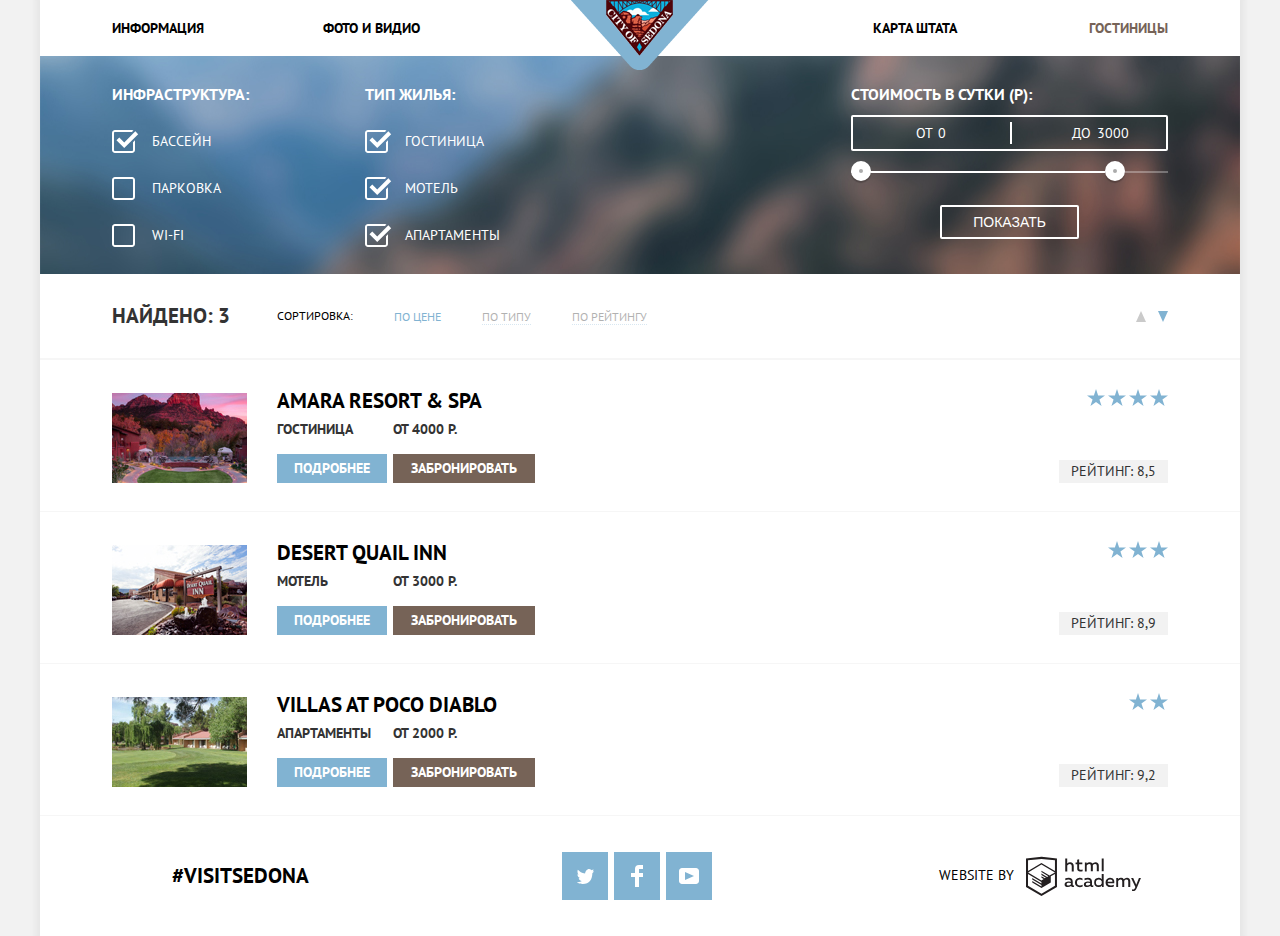
==== hotels.html @ bd8ce4d0 "Декоративные элементы" ====
<!DOCTYPE html>
<html lang="ru">
<head>
  <meta charset="utf-8">
  <title>Sedona - hotel page.</title>
  <link href="https://fonts.googleapis.com/css?family=PT+Sans:400,700&amp;subset=cyrillic" rel="stylesheet">
  <link rel="stylesheet" href="css/normalize.css">
  <link rel="stylesheet" href="css/style.css">
</head>
<body>
  <div class="container">
  
<!-- Шапка сайта. Навигация. -->
   
    <header class="main-header">
      <nav class="head-navigation">
        <ul class="navigation-list">
          <li class="navigation-item"><a href="#">Информация</a></li>
          <li class="navigation-item"><a href="#">Фото и видио</a></li>
          <li class="navigation-item"><a href="#">Карта штата</a></li>
          <li class="navigation-item opened"><a>Гостиницы</a></li>
        </ul>
        <a class="header-logo" href="index.html"><img src="img/logo-sedona.png" width="138px" height="70px" alt="Logo Sedona"></a>
      </nav>
    </header>
    
<!-- Основной блок. Секция фильтров. -->
    <main class="main-content">
      <div class="hotels-background">
        <section class="filters">
          <h2 class="visually-hidden">Фильтры гостиниц</h2>
          <form action="https://echo.htmlacademy.ru" method="get" class="filter">

        <!-- Фильтр №1. Инфраструктура.  -->

            <fieldset class="filter-section">
              <legend >Инфраструктура:</legend>
              <ul class="filter-list">
                <li class="filter-item pool">
                  <input type="checkbox" name="pool" id="pool" class="visually-hidden filter-input" checked>
                  <label for="pool">Бассейн</label>
                </li>
                <li class="filter-item">
                  <input type="checkbox" name="parking" id="parking" class="visually-hidden filter-input" >
                  <label for="parking">Парковка</label>
                </li>
                <li class="filter-item">
                  <input type="checkbox" name="wifi" id="wifi" class="visually-hidden filter-input">
                  <label for="wifi">Wi-fi</label>
                </li>
              </ul>
            </fieldset>
            
            <!-- Фильтр №2. Тип жилья.  -->
            
            <fieldset class="filter-section">
              <legend>Тип жилья:</legend>
              <ul class="filter-list">
                <li class="filter-item">
                  <input type="checkbox" name="hotel" id="hotel" class="visually-hidden filter-input" checked>
                  <label for="hotel">Гостиница</label>
                </li>
                <li class="filter-item">
                  <input type="checkbox" name="motel" id="motel" class="visually-hidden filter-input" checked>
                  <label for="motel">Мотель</label>
                </li>
                <li class="filter-item">
                  <input type="checkbox" name="apartments" id="apartments" class="visually-hidden filter-input" checked>
                  <label for="apartments">Апартаменты</label>
                </li>
              </ul>
            </fieldset>
            
            <!-- Фильтр №3. Стоимость.  -->
            
            <fieldset class="filter-section filter-range">
              <legend>Стоимость в сутки (Р):</legend>
              <div class="price-controls">
                  <label class="min-price" for="lower-cost">от <input type="text" name="lower-cost" id="lower-cost" placeholder="0">
                  </label>
                  <label class="max-price" for="higher-cost">до <input type="text" name="higher-cost" id="higher-cost" placeholder="3000"></label>
              </div>
              <div class="range-controls">
                <div class="scale">
                  <div class="bar"></div>
                </div>
                <div class="range-toggle range-toggle-min"></div>
                <div class="range-toggle range-toggle-max"></div>
              </div>
              <button type="submit" class="filter-button button">Показать</button>
            </fieldset>
          </form>
        </section>
      </div>
        
  <!-- Основной блок. Секция результаты. Фильтр результатов. --> 
       
      <section class="results">
        <h2 class="visually-hidden">Фильтр результатов</h2>
        <div class="results-filter">
          <form action="https://echo.htmlacademy.ru" method="get" class="result-form">
            <legend>Найдено: 3</legend>
            <ul class="result-list">
              <p>сортировка:</p>
              <li class="result-option checked">
                <a class="price-link " href="#">По цене</a>
              </li>
              <li class="result-option">
                <a href="#" class="type-link">По типу</a>
              </li>
              <li class="result-option">
                <a href="#" class="rating-link">По рейтингу</a>
              </li>
            </ul>
            <ul class="result-list-star">
              <li class="arrow-option">
                <a class="arrow arrow-up" href="#" class="ascending-link"></a>
              </li>
              <li class="arrow-option">
                <a class="arrow arrow-down checked" href="#" class="descending-link"></a>
              </li>
            </ul>
          </form>
        </div>
      </section>
    
<!-- Основной блок. Секция результаты. Список отелей. -->
     
      <section class="hotels">
        <h2 class="visually-hidden">Список отелей</h2>
          
        <!-- Список найденных отелей. Т.к все элементы списка многосоставные, после каждого закрывающего элемента </li> оставил пустую строку для простоты восприятия. -->
         
        <ul class="hotel-list">
          <li class="hotel-item">
            <div class="hotel-image">
              <img src="img/hotel-1.jpg" width="135px" height="90px" alt="Гостиница «Amara Resort & Spa»">
            </div>
            <div class="hotel-description">
              <h3><a class="hotel-description-link" href="#">Amara Resort & Spa</a></h3>
              <div class="description-section">
                <div class="description-branch">
                  <b>Гостиница</b>
                  <a class="button info" href="#">Подробнее</a>
                </div>
                <div class="description-branch">
                  <b>от 4000 Р.</b>
                  <a class="button" href="#">Забронировать</a>
                </div>
              </div>
            </div>
            <div class="hotel-rating">
              <div class="rating-branch">
                <span class="stars"></span>
                <span class="stars"></span>
                <span class="stars"></span>
                <span class="stars"></span>
              </div>
              <div class="rating-branch">
                Рейтинг: 8,5
              </div>
            </div>
          </li>
            
          <li class="hotel-item">
            <div class="hotel-image">
              <img src="img/hotel-2.jpg" width="135px" height="90px"  alt="Гостиница «Amara Resort & Spa»">
            </div>
            <div class="hotel-description">
              <h3><a class="hotel-description-link" href="#">Desert Quail Inn</a></h3>
              <div class="description-section">
                <div class="description-branch">
                  <b>Мотель</b>
                  <a class="button info" href="#">Подробнее</a>
                </div>
                <div class="description-branch">
                  <b>от 3000 Р.</b>
                  <a class="button" href="#">Забронировать</a>
                </div>
              </div>
            </div>  
            <div class="hotel-rating">
              <div class="rating-branch">
                <span class="stars"></span>
                <span class="stars"></span>
                <span class="stars"></span>
              </div>
              <div class="rating-branch">
                Рейтинг: 8,9
              </div>
            </div>
          </li>
            
          <li class="hotel-item">
            <div class="hotel-image">
              <img src="img/hotel-3.jpg" width="135px" height="90px" alt="Гостиница «Amara Resort & Spa»">
            </div>
            <div class="hotel-description">
              <h3><a class="hotel-description-link" href="#">Villas at Poco Diablo</a></h3>
              <div class="description-section">
                <div class="description-branch">
                  <b>Апартаменты</b>
                  <a class="button info" href="#">Подробнее</a>
                </div>
                <div class="description-branch">
                  <b>от 2000 Р.</b>
                  <a class="button" href="#">Забронировать</a>
                </div>
              </div>
            </div>
            <div class="hotel-rating">
              <div class="rating-branch">
                <span class="stars"></span>
                <span class="stars"></span>
              </div>
              <div class="rating-branch">
                Рейтинг: 9,2
              </div>
            </div>
          </li>
            
        </ul>
      </section>
    </main>
  
<!-- Подвал сайта. Навигация. --> 
  
    <footer class="main-footer">
      <div class="footer-visit">
        #visitsedona
      </div>
      <div class="footer-social">
        <ul class="social-list">
          <li class="social-item">
            <a class="social-button" href="#">
              <span class="visually-hidden">Twitter</span>
              <svg class="social-image" xmlns="http://www.w3.org/2000/svg" xmlns:xlink="http://www.w3.org/1999/xlink" width="17" height="15" viewBox="0 0 17 15"><path fill="#FFF" d="M10.95.144c1.685-.496 2.984.27 3.577 1.179.673-.231 1.331-.481 2.011-.708a2.345 2.345 0 0 1-.857 1.768c.685.17 1.304-.491 1.304-.491-.169 1-1.006 1.788-1.563 2.024-.231 6.75-3.175 11.217-10.077 11.082h-.446c-.41 0-4.164-.46-4.898-1.887 2.271.196 3.893-.422 4.693-1.177-.96-.3-2.679-.477-2.979-2.95.349.106.564.228 1.19.119C1.705 8.247.374 7.53.448 5.33c.285.328 1.067.536 1.34.472C1.085 5.561-.182 2.442.894.85c1.818 1.854 3.735 3.606 7.152 3.773C8.254 2.33 9.183.793 10.95.144z"/></svg>
            </a>
          </li>
          <li class="social-item">
            <a class="social-button" href="#">
              <span class="visually-hidden">Facebook</span>
              <svg class="social-image" xmlns="http://www.w3.org/2000/svg" width="12" height="22" viewBox="0 0 12 22"><path fill="#FFF" d="M12 4V0H8a4 4 0 0 0-4 4v4H0v4h4v10h4V12h4V8H8V4h4z"/></svg>
            </a>
          </li>
          <li class="social-item">
            <span class="visually-hidden ">Youtube</span>
            <a class="social-button youtube" href="#">
              <svg class="social-image" xmlns="http://www.w3.org/2000/svg" xmlns:xlink="http://www.w3.org/1999/xlink" width="20" height="16" viewBox="0 0 20 16"><path fill="#FFF" d="M17 0H3C1.35 0 0 1.35 0 3v10c0 1.65 1.35 3 3 3h14c1.65 0 3-1.35 3-3V3c0-1.65-1.35-3-3-3zM6.027 11.998V4.002L15.014 8l-8.987 3.998z"/></svg>
            </a>
          </li>
        </ul>
      </div>
      <div class="footer-logo">
        website by
        <a href="#" class="footer-link">
          <svg class="footer-link-image" id="Layer_1" data-name="Layer 1" xmlns="http://www.w3.org/2000/svg" viewBox="0 0 108.08 36.85" width="115px" height="41px"><title>logo-htmlacademy-small1</title><path d="M44.61,26.88a2,2,0,0,0,.55-0.1v1.33a3.25,3.25,0,0,1-1.18.21,1.67,1.67,0,0,1-1.67-1,4.84,4.84,0,0,1-3.14,1.08c-1.51,0-2.91-.83-2.91-2.55,0-2.13,2-2.79,3.71-2.79a11.08,11.08,0,0,1,2.17.25v-0.3c0-1-.76-1.77-2.19-1.77a7.42,7.42,0,0,0-3,.64v-1.7a10.21,10.21,0,0,1,3.19-.55c2.36,0,3.81,1.12,3.81,3.65v3a0.54,0.54,0,0,0,.49.59h0.17Zm-6.44-1.13A1.35,1.35,0,0,0,39.63,27h0.11a3.39,3.39,0,0,0,2.41-1V24.58a9.72,9.72,0,0,0-1.81-.21c-1,0-2.16.33-2.16,1.38h0Zm12.36-6.11a5,5,0,0,1,2.57.64V22a4.08,4.08,0,0,0-2.3-.7,2.75,2.75,0,1,0,0,5.49,5,5,0,0,0,2.43-.64v1.71a6.27,6.27,0,0,1-2.76.57A4.21,4.21,0,0,1,46,24.51q0-.21,0-0.41a4.32,4.32,0,0,1,4.18-4.46h0.38Zm12.17,7.24a2,2,0,0,0,.55-0.1v1.33a3.25,3.25,0,0,1-1.18.21,1.67,1.67,0,0,1-1.67-1,4.84,4.84,0,0,1-3.14,1.08c-1.51,0-2.91-.83-2.91-2.55,0-2.13,2-2.79,3.71-2.79a11.08,11.08,0,0,1,2.17.25v-0.3c0-1-.76-1.77-2.19-1.77a7.42,7.42,0,0,0-3,.64v-1.7a10.21,10.21,0,0,1,3.19-.55c2.36,0,3.81,1.12,3.81,3.65v3a0.54,0.54,0,0,0,.49.59h0.17Zm-6.44-1.13A1.35,1.35,0,0,0,57.73,27h0.11a3.39,3.39,0,0,0,2.41-1V24.58a9.72,9.72,0,0,0-1.81-.21c-1.06,0-2.16.33-2.16,1.38h0ZM73,16V28.2H71.35V26.88a3.88,3.88,0,0,1-3.19,1.54,4.4,4.4,0,0,1,0-8.78,3.81,3.81,0,0,1,3,1.3V16H73Zm-4.53,5.22a2.76,2.76,0,1,0,0,5.52A2.86,2.86,0,0,0,71.15,25V23A2.91,2.91,0,0,0,68.49,21.27ZM79,19.64c3.31,0,4.46,2.68,3.92,5.09H76.7c0.21,1.5,1.67,2.11,3.19,2.11a6.11,6.11,0,0,0,2.64-.59v1.6a7.14,7.14,0,0,1-3,.57C77,28.42,74.78,27,74.78,24a4.18,4.18,0,0,1,4-4.39H79Zm0.09,1.54a2.28,2.28,0,0,0-2.44,2.1v0.06H81.3A2,2,0,0,0,79.13,21.18Zm5.73,7V19.87h1.65v1a3.81,3.81,0,0,1,2.78-1.27A2.86,2.86,0,0,1,91.89,21a4.12,4.12,0,0,1,2.91-1.33A3.06,3.06,0,0,1,98,23V28.2h-1.9V23.05a1.59,1.59,0,0,0-1.42-1.75H94.42a2.8,2.8,0,0,0-2.07,1.12V28.2h-1.9V23.05A1.59,1.59,0,0,0,89,21.31H88.8a3,3,0,0,0-2.21,1.29v5.63H84.86Zm21.31-8.33h1.9l-3.91,9.46c-0.9,2.17-2.09,2.86-3.35,2.86a4.76,4.76,0,0,1-1.1-.14V30.46a2.86,2.86,0,0,0,.85.12c0.9,0,1.58-.64,2.07-1.9l0.17-.42-4-8.4h2l2.86,6.29ZM38.73,1.46V6.22a3.81,3.81,0,0,1,2.7-1.14,3.25,3.25,0,0,1,3.44,3.4v5.15H43V8.72a1.81,1.81,0,0,0-1.61-2h-0.3a2.93,2.93,0,0,0-2.32,1.39v5.52h-1.9V1.46h1.9ZM49.94,2.31v3h3V6.91h-3v3.81c0,1.1.5,1.46,1.58,1.46a4.49,4.49,0,0,0,1.69-.33v1.6A6.8,6.8,0,0,1,51,13.8a2.55,2.55,0,0,1-2.86-2.74V6.89H46.58V5.26h1.5V2.74Zm5.4,11.31V5.28H57v1A3.81,3.81,0,0,1,59.77,5a2.86,2.86,0,0,1,2.6,1.33A4.12,4.12,0,0,1,65.28,5,3.06,3.06,0,0,1,68.44,8.4v5.21h-1.9V8.46a1.59,1.59,0,0,0-1.42-1.75H64.89a2.8,2.8,0,0,0-2.07,1.12v5.78h-1.9V8.46A1.59,1.59,0,0,0,59.5,6.71H59.27A3,3,0,0,0,57.06,8v5.63H55.34ZM71.17,1.45H73V13.6H71.17V1.45ZM14.71,0H14.55L0,1.54V28.21l14.55,8.66,14.55-8.66V1.54Zm12.5,27.1L14.55,34.64,1.9,27.12V16.18l12.59,7.5V25L5.86,19.9v1.31l8.68,5.21v1.39L5.87,22.65V24l8.68,5.21,8.75-5.24V18.31L27.2,16V27.12Zm0-12.53-3.48,2-1.6,1L14.51,13v1.31L21,18.23H21l-0.14.09-1,.54-5.37-3.2V17l4.24,2.52-1,.67-3.2-1.9v1.31l2.1,1.24L14.5,22.1,2,14.65,14.51,7.11Zm0-1.32L14.49,5.76,1.91,13.25v-10L14.56,1.92,27.21,3.25v10h0Z" transform="translate(0 -0.02)" fill="#231f20"/></svg>
        </a>
      </div>
    </footer>
  </div>
</body>
</html>
---- css/style.css ----
body {
  padding: 0;
  margin: 0px;
  
  font-family: "PT Sans", sans-serif;
  font-size: 14px;
  line-height: 21px;
  font-weight: normal;
  color: #333333;
  text-transform: uppercase;
  
  background-color: #f2f2f2;
}

/* Общие правила. */

a {
  text-decoration: none;
}

p, h2, h3, ul {
  margin: 0;
  padding: 0;
  list-style: none;
}

button {
  text-transform: uppercase;
}

.visually-hidden {
  position: absolute;
  clip: rect(0 0 0 0);
  width: 1px;
  height: 1px;
  margin: -1px;
}

.container {
  position: relative;
  
  max-width: 1200px;
  margin: 0 auto;
  
  background-color: #ffffff;
  box-shadow: 0 0 5px 5px #e7e7e7;
}

/* Оформление главное картинки приветствия. */

.attraction {
  position: relative;
  
  height: 508px;
  
  text-align: center;
  
  background-image: url("../img/background.jpg");
  background-repeat: no-repeat;
  background-size: cover;
  background-position: 50% 21%;
}

.attraction-tagline {
  width: 458px;
  height: 352px;
  margin-top: 76px;
}


/* Хэдер. Навигация. */

.head-navigation {
  line-height: 26px;
  font-weight: bold;
}

.header-logo {
  position: absolute;
  top: 0;
  left: 50%;
  z-index: 1;
  
  display: block;
  
  transform: translate(-50%);
}

.navigation-list {
  display: flex;
  align-items: center;
  
  padding: 0 6%;
}

.navigation-list li:nth-child(1),
.navigation-list li:nth-child(2) {
  text-align: left;
}

.navigation-list li:nth-child(3) {
  margin-left: auto;
}

.navigation-list li:nth-child(3),
.navigation-list li:nth-child(4) {
  text-align: right;
}

.navigation-item {
  flex-basis: 20%;
  padding: 15px 0;
}

.navigation-item a {
  color: #000000;
}

.navigation-item a:hover,
.navigation-item a:focus {
  color: #81b3d2;
  
  outline: none;
}

.navigation-item a:active {
  color: #000000;
  
  opacity: 0.3;
}

li.navigation-item.opened a {
  color: #766357;
}

/* Особенности. */

.features-text {
  padding-top: 62px;
  padding-bottom: 47px;
  margin: 0 auto;
  
  text-align: center;
  
  background-color: #ffffff;
}

.features-text h2 {
  width: 525px;
  margin: 0 auto;
  margin-bottom: 28px;
  
  font-size: 21px;
  line-height: 26px;
  font-weight: bold;
  color: #000000;
}

.features-text p {
  line-height: 26px;
}

/* Маска на основную картинку. */

.attraction::before {
  position: absolute;
  bottom: 0px;
  
  display: block;
  width: 100%;
  height: 57px;
  content: "";
  
  background-image: url("../img/mask.png");
  background-repeat: no-repeat;
  background-size: 100% 100%;
  background-position: center;
}

/* Список приемуществ. */

.features-section {
  display: flex;
}

/* Номерные карточки. */

.feature-description {
  flex-basis: 33.333333%;
  padding-top: 46px;
  padding-bottom: 60px; /* Следует убрать + разобраться с серыми карточками. */
  
  text-align: center;
  color: #333333;
  
  background-color: #eeeeee;
}

.feature-description h2 {
  width: 160px;
  margin: 0 auto;
  
  font-size: 21px;
  font-weight: bold;
}

.feature-description p {
  width: 70%;
  margin: 0 auto;
  margin-top: 22px;
}

.little-description p {
  width: 80%;
}

.important {
  color: #ffffff;
  
  background-color: #81b3d2;
}

/* Изображения. */

.feature-image {
  flex-basis: 66.666666%;
  height: 256px;
  
  overflow: hidden;
  
  background-image: url(../img/feature-1.jpg);
  background-repeat: no-repeat;
  background-position: center;
  background-size: cover;
}

.feature-2 {
  order: -1;
  
  background-image: url(../img/feature-2.jpg);
}

/* Безномерные карточки. */

.feature-item {
  position: relative;
  
  flex-basis: 33.333333%;
  padding-top: 56px;
  padding-bottom: 76px;
  
  text-align: center;
}

.feature-item h2 {
  margin-top: 33px;
  margin-bottom: 28px;
  
  font-size: 21px;
  font-weight: bold;
  color: #000000;
}

.feature-item p {
  width: 72%;
  margin: 0 auto;
}

.feature-item::before {
  display: block;
  width: 76px;
  height: 76px;
  margin: 0 auto;
  
  content: "";
  
  background-image: url("../img/svg-sedona/icon-1.svg");
  background-repeat: no-repeat;
  background-position: center;
}

.feature-item:nth-child(2)::before {
  background-image: url("../img/svg-sedona/icon-3.svg");
}

.feature-item:nth-child(3)::before {
  background-image: url("../img/svg-sedona/icon-2.svg");
}


/* Поиск гостиниц. */

.hotel-search {
  position: relative;
  
  padding-top: 50px;
  
  text-align: center;
  
  background-color: #ffffff;
}

.hotel-search h2{
  margin-bottom: 28px;
  
  font-size: 30px;
  line-height: 36px;
  font-weight: bold;
  color: #000000;
}

/* Кнопка "Поиск гостиниц". */

.search-button {
  display: block;
  width: 568px;
  padding: 29px 0px;
  margin: 0 auto;
  margin-top: 50px;
  
  font-size: 21px;
  line-height: 26px;
  font-weight: bold;
  color: #ffffff;
  
  background-color: #766357;
}

.hotel-search a:hover,
.hotel-search a:focus {
  background-color: #604e43;
}

.hotel-search a:active {
  background-color: #503e33;
  color: #8f8782;
}

/* Форма поиска. */

.search-form {
  position: absolute;
  left: 50%;
  z-index: 2;
  transform: translate(-50%);
  
  box-sizing: border-box;
  width: 568px;
  padding: 55px;
  
  background-color: #ffffff;
}

/* Стилизация всплывающего окна. */

.search-item {
  display: flex;
  justify-content: space-between;
  align-items: center;
  
  margin-bottom: 29px;
}

.search-item label {
  line-height: 26px;
  font-weight: bold;
  color: #000000;
}

/* Дата приезда/выезда. */

.input-cal {
  position: relative;
  
  width: 346px;
}

.calendar {
  position: absolute;
  top: 50%;
  right: 5%;
  z-index: 2;
  
  text-align: center;
  transform: translate(40%, -50%);
  cursor: pointer;
  
  background-color: transparent;
  border: none;
  outline: none;
}

.calendar svg {
  fill: #b3b3b3;
  
  outline: none;
}

.calendar:hover svg,
.calendar:focus svg {
  fill: #000000;
}

.calendar:active path {
  fill: #a4c9df;
}

.arrival-date,
.date-of-departure {
  position: relative;
  
  box-sizing: border-box;
  width: 100%;
  padding: 7px 10px;
  
  line-height: 26px;
  font-weight: bold;
  color: #000000;
  
  background-color: #f2f2f2;
  border: none;
}

.search-item input::placeholder {
  text-transform: uppercase;
  color: #000000;
}

/* Количество регестрируемых. */

.search-section {
  display: flex;
  align-items: center;
  
  box-sizing: border-box;
  flex-basis: 50%;
}

.search-section:last-child {
  justify-content: flex-end;
}

.search-section:first-child label {
  margin-right: 40px;
}

.search-section:last-child label {
  margin-right: 25px;
}

.search-branch {
  display: flex;
}

.adults-number {
  box-sizing: border-box;
  width: 38px;
  height: 38px;
  
  line-height: 26px;
  font-weight: bold;
  color: #000000;
  text-align: center;
  
  background-color: #f2f2f2;
  border: none;
}

.arrival-date:hover,
.date-of-departure:hover,
.adults-number:hover {
  background-color: #ebebeb;
}

.arrival-date:focus,
.date-of-departure:focus,
.adults-number:focus {
  background-color: #ffffff;
  
  outline-color: #eeeeee;
  outline-width: 2px;
}

/* Кнопки "+" и "-". */

.branch-button {
  width: 38px;
  height: 38px;
  
  font-size: 14px;
  line-height: 26px;
  font-weight: bold;
  color: #a9a9a9;
  
  background-color: #f2f2f2;
  border: none;
}

.branch-button:hover,
.branch-button:focus {
  color: #000000;
  
  background-color: #ebebeb;
  outline: none;
}

.branch-button:active {
  color: #81b3d2;
}

/* Кнопка "Найти". */

.item-button {
  width: 100%;
  padding: 17px;
  margin-top: 22px;
  
  font-size: 21px;
  line-height: 26px;
  font-weight: bold;
  color: #ffffff;
  
  background-color: #81b3d2;
  border: none;
  cursor: pointer;
}

.item-button:hover,
.item-button:focus {
  background-color: #669ec0;
}

.item-button:active {
  color: #88b6d1;
  
  background-color: #5496bd;
}

/* Карта. */

.map {
  height: 593px;
  overflow: hidden;
  
  background-image: url("../img/map.jpg");
  background-repeat: no-repeat;
  background-position: 50% 90%;
}

/* Подвал. */

.footer-position {
  position: absolute;
  bottom: 0;
  width: 100%;
  
  background: rgba(255, 255, 255, 0.9);
}

.main-footer {
  display: flex;
  justify-content: space-between;
  
  padding: 36px 0;
  
  align-items: center;
}

.footer-visit {
  flex-basis: 33.333333%;
  text-align: center;
  
  font-size: 21px;
  line-height: 26px;
  font-weight: bold;
  color: #000000;
}

/* Социальные сети. */

.footer-social {
  flex-basis: 33.333333%;
}

.social-list {
  display: flex;
  justify-content: center;
  text-align: center;
}

.social-item {
  margin-right: 6px;
}

.social-button {
  display: flex;
  justify-content: center;
  align-items: center;
  width: 46px;
  height: 48px;
  
  background-color: #81b3d2;
}

.social-button:active svg {
  opacity: 0.3;
}

.social-button:hover,
.social-button:focus {
  background-color: #669ec0;
}

.social-button:active {
  background-color: #5496bd;
}


/* HTML academy. */

.footer-logo {
  text-align: center;
  flex-basis: 33.333333%;

  line-height: 26px;
  color: #000000;
}

.footer-logo a {
  display: inline-block;
  width: 115px;
  height: 41px;
  margin-left: 8px;
  vertical-align: middle;
}

.footer-logo a:hover .footer-link-image path,
.footer-logo a:focus .footer-link-image path {
  fill: #81b3d2;
}

.footer-logo a:active .footer-link-image path {
  fill: #bdbbbc;
}

/* Страница отелей. */

.hotels-background {
  background-image: url("../img/background-filter.jpg");
  background-repeat: no-repeat;
  background-position: 50% 20%;
}

.filter-list,
.result-list,
.hotel-list {
  list-style: none;
}

/* Список фильтров */

.filters form {
  display: flex;
  padding: 28px 6%;
}

.filter-section:nth-child(1) {
  margin-right: 116px;
}

.filter-section:nth-child(3) {
  flex-basis: 30%;
  margin-left: auto;
}

.filter-section,
.result-section {
  margin: 0;
  padding: 0;
  
  border: none;
}

.filter-section legend {
  font-size: 16px;
  font-weight: bold;
  color: #ffffff;
}

.filter-section label {
  color: #ffffff;
}

.filter-item label {
  display: inline-block;
  padding-left: 40px;
  margin-top: 26px;
}

/* Контейнер с ползунком. */

.price-controls {
  position: relative;
  
  display: flex;
  align-items: center;
  height: 32px;
  margin-top: 10px;
  
  font-size: 0;
  
  border: 2px solid white;
  border-radius: 2px;
}

.price-controls::after {
  position: absolute;
  left: 50%;
  
  width: 2px;
  height: 22px;
  content: "";
  
  background: #ffffff;
}

.price-controls label {
  flex-basis: 50%;
  padding-left: 20%;
  
  font-size: 14px;
  vertical-align: top;
  
  cursor: pointer;
}

.price-controls input {
  width: 50px;
  margin: 0;
  
  color: inherit;
  font: inherit;
  
  background: inherit;
  border: none;
  outline: none;
}

.price-controls input::placeholder {
  color: #ffffff;
  text-transform: uppercase;
}

/* Сами ползунок. */

.range-controls {
  position: relative;
  
  margin-bottom: 32px;
}

.scale {
  margin-top: 20px;
  height: 2px;
  
  background: rgba(255,255,255,0.3  );
}

.bar {
  width: 80%;
  height: 2px;
  
  background-color: #ffffff;
}

.range-toggle {
  position: absolute;
  top: -10px;
  
  width: 4px;
  height: 4px;
  
  background: #ababab;
  border: 8px solid #ffffff;
  border-radius: 50%;
  box-shadow: 0 2px 1px rgba(0, 1, 1, 0.2);
  
  cursor: pointer;
}

.range-toggle-min {
  left: 0;
}

.range-toggle-max {
  left: 80%;
}

.range-toggle:hover {
  top: -12px;
  
  width: 6px;
  height: 6px;
  
  border: 9px solid #ffffff;
}

/* Кнопка. */

.filter-button {
  display: block;
  padding: 7px 31px;
  margin: 0 auto;
  
  color: #ffffff;
  text-align: center;
  
  background: transparent;
  border: 2px solid #ffffff;
  border-radius: 2px;
  outline: none;
  
  cursor: pointer;
}

.filter-button:hover {
  color: #000000;
  
  background: rgba(255, 255, 255, 1);
}

/* Стилизация чекбоксов. */

.filter-item label {
  position: relative;
  
  cursor: pointer;
}

.filter-item label::before {
  position: absolute;
  bottom: -1px;
  left: 0px;
  
  content: "";
  display: block;
  width: 27px;
  height: 23px;
  
  background-image: url("../img/svg-sedona/checkbox-off.svg");
  background-repeat: no-repeat;
}

input:checked+label::before {
  background-image: url("../img/svg-sedona/checkbox-on.svg");
}

input:focus~label {
  outline: 1px solid #81b3d2;
}

input:disabled~label {
  filter: brightness(0.6);
}


/* Фильтр результатов. */

.result-form {
  display: flex;
  align-items: stretch;
  padding: 29px 6%;
  
  background-color: #ffffff;
  border-bottom: 2px solid #f6f6f6;
}

.results-filter legend {
  width: 135px;
  margin-right: 30px;
  
  font-size: 21px;
  line-height: 26px;
  font-weight: bold;
}

.result-list {
  display: flex;
  justify-content: space-between;
  align-items: center;
  width: 370px;
  margin-left: 0px;
}

.result-list-star {
  display: flex;
  align-self: center;
  margin-left: auto;
}

/* Стилизация сортировки. */

.result-list p {
  font-size: 12px;
  line-height: 18px;
  color: #000000;
}

.result-list a {
  font-size: 12px;
  line-height: 18px;
  color: #000000;
  
  opacity: 0.3;
  border-bottom: 1px dotted #81b3d2;
}

.result-list a:hover,
.result-list a:focus {
  color: #81b3d2;
  
  opacity: 1;
}

.result-list a:active {
  color: #000000;
  
  opacity: 1;
}

li.result-option.checked a{
  color: #81b3d2;
  
  opacity: 1;
  border: none;
}

/* Карточки отелей. */

.hotel-list {
  display: flex;
  flex-wrap: wrap;
  padding: 0;
  margin: 0;
}

.hotel-item {
  display: flex;
  flex-wrap: wrap;
  flex-basis: 100%;
  padding: 28px 6%;
  
  border-bottom: 1px solid #f6f6f6;
}

/* Фотокарточка. */
  
.hotel-image {
  display: flex;
  margin-top: auto;
  margin-right: 30px;
}


/* Описание. */

.hotel-description {
}

.description-section {
  display: flex;
}

.description-branch {
  display: flex;
  flex-direction: column;
}

.description-branch b {
  margin-bottom: 14px;
}

.description-branch:nth-child(2) {
  margin-left: 6px;
}

/* Рейтинг. */

.hotel-rating {
  display: flex;
  flex-direction: column;
  align-items: flex-end;
  margin-left: auto;
}

.rating-branch:last-child {
  margin-top: auto;
  padding: 1px 12px;
  
  background-color: #f2f2f2;
}

.rating-branch:first-child {
  display: flex;
}

.rating-branch span {
  margin-left: 3px;
}


/* Стили карточек */

.hotel-description-link {
  font-size: 21px;
  line-height: 26px;
  font-weight: bold;
  color: #000000;
}

.hotel-description h3 {
  margin-bottom: 5px;
}

.hotel-description-link:hover,
.hotel-description-link:focus {
  color: #81b3d2;
}

.hotel-description-link:active {
  color: #000000;
  
  opacity: 0.3;
}

/* Карточки отелей. Кнопки. */

.description-branch a {
  display: inline-block;
  width: 110px;
  padding: 4px 0px;
  
  text-align: center;
  font-weight: bold;
  color: #ffffff;
  
  background-color: #81b3d2;
}

.description-branch:nth-child(2) a {
  width: 142px;
  
  background-color: #766357;
}

.description-branch:nth-child(1) a:hover,
.description-branch:nth-child(1) a:focus {
  background-color: #669ec0;
}

.description-branch:nth-child(1) a:active {
  background-color: #5496bd;
  color: #81b1ce;
}

.description-branch:nth-child(2) a {
  display: block;
  width: 142px;
  padding: 4px 0px;
  
  text-align: center;
  font-weight: bold;
  font-size: 14px;
  color: #ffffff;
  
  background-color: #766357;
}

.description-branch:nth-child(2) a:hover,
.description-branch:nth-child(2) a:focus {
  background-color: #604e43;
}

.description-branch:nth-child(2) a:active {
  background-color: #503e33;
  color: #796b63;
}

/* Стрелочки */

.arrow {
  display: block;
  
  border: 11px solid #0074d9;
  border-right-width: 5px;
  border-left-width: 5px;
  border-color: #cacaca;
  border-right-color: transparent;
  border-left-color: transparent;
  border-bottom-width: 0;
}

.arrow-up {
  transform: rotate(180deg);
  margin-right: 12px;
}

li .arrow-down.checked {
  border-top-color: #81b3d2;
}

.arrow-up:hover,
.arrow-up:focus,
.arrow-down:hover,
.arrow-down:focus {
  border-top-color: #231f20;
  outline: none;
}

.arrow-up:active,
.arrow-down:active {
  border-top-color: #81b3d2;
}

/* Звёздочки */

.stars {
  display: block;
  width: 18px;
  height: 18px;
  
  background-image: url("../img/svg-sedona/star.svg");
  background-position: center;
  background-repeat: no-repeat;
}
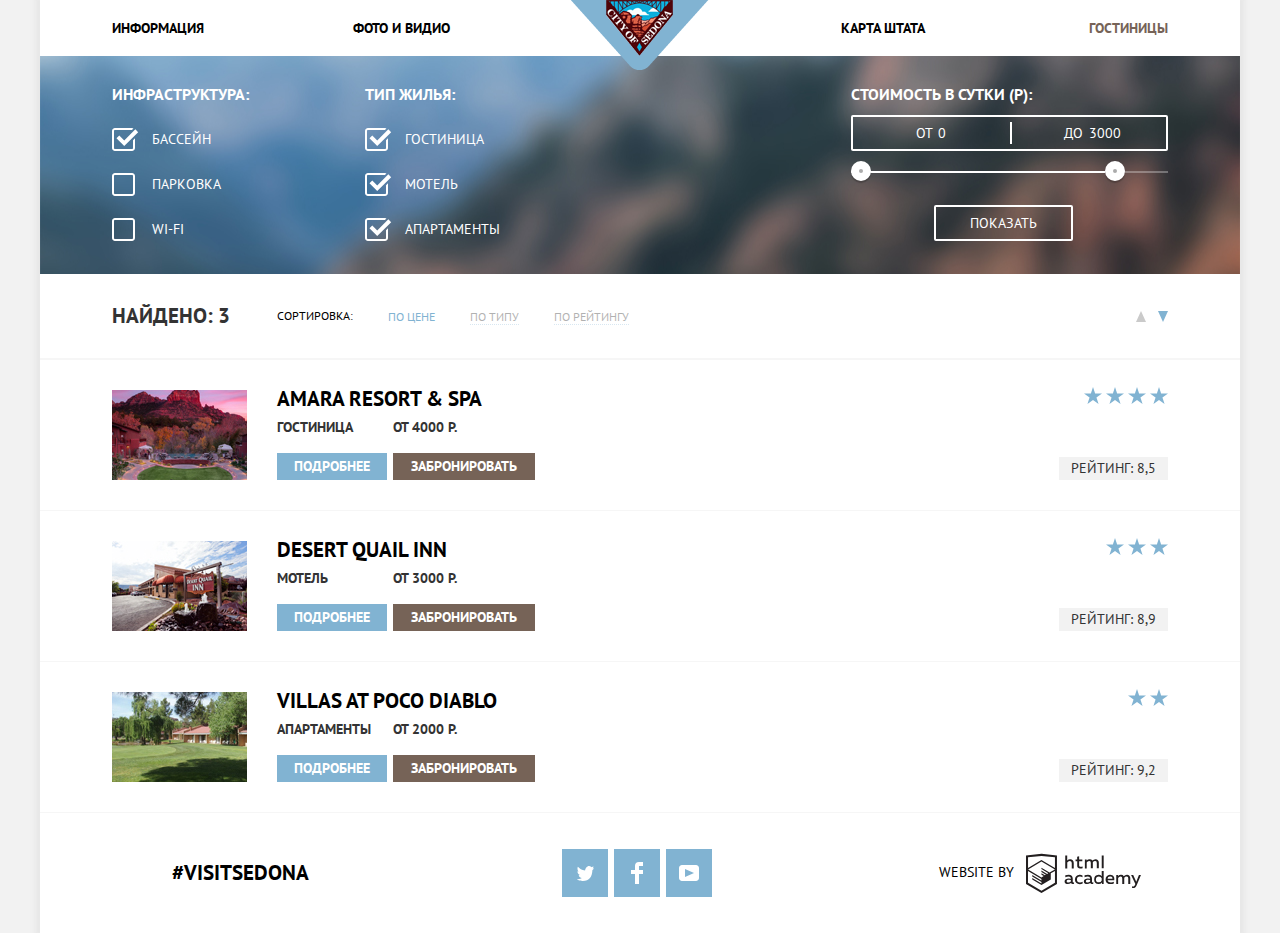
==== commit c8036a55: "Декоративные элементы v.0.7" ====
--- a/hotels.html
+++ b/hotels.html
@@ -15,10 +15,10 @@
     <header class="main-header">
       <nav class="head-navigation">
         <ul class="navigation-list">
-          <li class="navigation-item"><a href="#">Информация</a></li>
-          <li class="navigation-item"><a href="#">Фото и видио</a></li>
-          <li class="navigation-item"><a href="#">Карта штата</a></li>
-          <li class="navigation-item opened"><a>Гостиницы</a></li>
+          <li class="navigation-item"><a class="navigation-link" href="#">Информация</a></li>
+          <li class="navigation-item"><a class="navigation-link" href="#">Фото и видио</a></li>
+          <li class="navigation-item"><a class="navigation-link" href="#">Карта штата</a></li>
+          <li class="navigation-item"><a class="navigation-link opened">Гостиницы</a></li>
         </ul>
         <a class="header-logo" href="index.html"><img src="img/logo-sedona.png" width="138px" height="70px" alt="Logo Sedona"></a>
       </nav>
--- a/css/style.css
+++ b/css/style.css
@@ -6,8 +6,8 @@
   font-size: 14px;
   line-height: 21px;
   font-weight: normal;
+  text-transform: uppercase;
   color: #333333;
-  text-transform: uppercase;
   
   background-color: #f2f2f2;
 }
@@ -21,6 +21,7 @@
 p, h2, h3, ul {
   margin: 0;
   padding: 0;
+  
   list-style: none;
 }
 
@@ -43,7 +44,8 @@
   margin: 0 auto;
   
   background-color: #ffffff;
-  box-shadow: 0 0 5px 5px #e7e7e7;
+  -webkit-box-shadow: 0 0 5px 5px #e8e8e8;
+          box-shadow: 0 0 5px 5px #e8e8e8;
 }
 
 /* Оформление главное картинки приветствия. */
@@ -59,6 +61,7 @@
   background-repeat: no-repeat;
   background-size: cover;
   background-position: 50% 21%;
+  background-color: #647888;
 }
 
 .attraction-tagline {
@@ -83,12 +86,20 @@
   
   display: block;
   
-  transform: translate(-50%);
+  -webkit-transform: translate(-50%);
+  
+      -ms-transform: translate(-50%);
+  
+          transform: translate(-50%);
 }
 
 .navigation-list {
-  display: flex;
-  align-items: center;
+  display: -webkit-box;
+  display: -ms-flexbox;
+  display: flex;
+  -webkit-box-align: center;
+      -ms-flex-align: center;
+          align-items: center;
   
   padding: 0 6%;
 }
@@ -98,6 +109,14 @@
   text-align: left;
 }
 
+.navigation-list li:nth-child(2) a {
+  margin-left: 30px;
+}
+
+.navigation-list li:nth-child(3) a {
+  margin-right: 32px;
+}
+
 .navigation-list li:nth-child(3) {
   margin-left: auto;
 }
@@ -108,36 +127,37 @@
 }
 
 .navigation-item {
-  flex-basis: 20%;
+  -ms-flex-preferred-size: 20%;
+      flex-basis: 20%;
   padding: 15px 0;
 }
 
-.navigation-item a {
-  color: #000000;
-}
-
-.navigation-item a:hover,
-.navigation-item a:focus {
+.navigation-link {
+  color: #000000;
+}
+
+.navigation-link:hover,
+.navigation-link:focus {
   color: #81b3d2;
   
   outline: none;
 }
 
-.navigation-item a:active {
+.navigation-link:active {
   color: #000000;
   
   opacity: 0.3;
 }
 
-li.navigation-item.opened a {
+li.navigation-item .navigation-link.opened {
   color: #766357;
 }
 
 /* Особенности. */
 
 .features-text {
-  padding-top: 62px;
-  padding-bottom: 47px;
+  padding-top: 60px;
+  padding-bottom: 51px;
   margin: 0 auto;
   
   text-align: center;
@@ -148,7 +168,7 @@
 .features-text h2 {
   width: 525px;
   margin: 0 auto;
-  margin-bottom: 28px;
+  margin-bottom: 27px;
   
   font-size: 21px;
   line-height: 26px;
@@ -180,15 +200,18 @@
 /* Список приемуществ. */
 
 .features-section {
+  display: -webkit-box;
+  display: -ms-flexbox;
   display: flex;
 }
 
 /* Номерные карточки. */
 
 .feature-description {
-  flex-basis: 33.333333%;
-  padding-top: 46px;
-  padding-bottom: 60px; /* Следует убрать + разобраться с серыми карточками. */
+  -ms-flex-preferred-size: 33.333333333%;
+      flex-basis: 33.333333333%;
+  padding-top: 47px;
+  padding-bottom: 58px; /* Следует убрать + разобраться с серыми карточками. */
   
   text-align: center;
   color: #333333;
@@ -204,14 +227,18 @@
   font-weight: bold;
 }
 
-.feature-description p {
+.feature-number {
+  margin-top: 24px;
+}
+
+.feature-words {
   width: 70%;
   margin: 0 auto;
-  margin-top: 22px;
-}
-
-.little-description p {
-  width: 80%;
+  margin-top: 21px;
+}
+
+.little-description {
+  width: 76%;
 }
 
 .important {
@@ -223,21 +250,27 @@
 /* Изображения. */
 
 .feature-image {
-  flex-basis: 66.666666%;
+  -ms-flex-preferred-size: 66.6666666666%;
+      flex-basis: 66.6666666666%;
   height: 256px;
   
   overflow: hidden;
   
   background-image: url(../img/feature-1.jpg);
   background-repeat: no-repeat;
-  background-position: center;
+  background-position: 50% 54%;
   background-size: cover;
+  background-color: #b28e71;
 }
 
 .feature-2 {
-  order: -1;
+  -webkit-box-ordinal-group: 0;
+      -ms-flex-order: -1;
+          order: -1;
   
   background-image: url(../img/feature-2.jpg);
+  background-position: 50% 53%;
+  background-color: #8e5c4a;
 }
 
 /* Безномерные карточки. */
@@ -245,16 +278,18 @@
 .feature-item {
   position: relative;
   
-  flex-basis: 33.333333%;
+  -ms-flex-preferred-size: 33.333333333%;
+  
+      flex-basis: 33.333333333%;
   padding-top: 56px;
-  padding-bottom: 76px;
+  padding-bottom: 82px;
   
   text-align: center;
 }
 
 .feature-item h2 {
-  margin-top: 33px;
-  margin-bottom: 28px;
+  margin-top: 27px;
+  margin-bottom: 24px;
   
   font-size: 21px;
   font-weight: bold;
@@ -269,7 +304,7 @@
 .feature-item::before {
   display: block;
   width: 76px;
-  height: 76px;
+  height: 78px;
   margin: 0 auto;
   
   content: "";
@@ -293,7 +328,7 @@
 .hotel-search {
   position: relative;
   
-  padding-top: 50px;
+  padding-top: 51px;
   
   text-align: center;
   
@@ -314,7 +349,7 @@
 .search-button {
   display: block;
   width: 568px;
-  padding: 29px 0px;
+  padding: 30px 0px;
   margin: 0 auto;
   margin-top: 50px;
   
@@ -342,22 +377,40 @@
   position: absolute;
   left: 50%;
   z-index: 2;
-  transform: translate(-50%);
-  
-  box-sizing: border-box;
+  
+  -webkit-box-sizing: border-box;
+  
+          box-sizing: border-box;
   width: 568px;
   padding: 55px;
   
   background-color: #ffffff;
+  -webkit-box-shadow: 0px 2px 5px 2px #ccd6b8;
+          box-shadow: 0px 2px 5px 2px #ccd6b8;
+  
+  -webkit-transform: translate(-50%);
+  
+      -ms-transform: translate(-50%);
+  
+          transform: translate(-50%);
 }
 
 /* Стилизация всплывающего окна. */
 
 .search-item {
-  display: flex;
-  justify-content: space-between;
-  align-items: center;
-  
+  display: -webkit-box;
+  display: -ms-flexbox;
+  display: flex;
+  -webkit-box-pack: justify;
+      -ms-flex-pack: justify;
+          justify-content: space-between;
+  -webkit-box-align: center;
+      -ms-flex-align: center;
+          align-items: center;
+  margin-bottom: 27px;
+}
+
+.search-item:nth-child(2) {
   margin-bottom: 29px;
 }
 
@@ -382,7 +435,9 @@
   z-index: 2;
   
   text-align: center;
-  transform: translate(40%, -50%);
+  -webkit-transform: translate(40%, -50%);
+      -ms-transform: translate(40%, -50%);
+          transform: translate(40%, -50%);
   cursor: pointer;
   
   background-color: transparent;
@@ -407,10 +462,10 @@
 
 .arrival-date,
 .date-of-departure {
-  position: relative;
-  
-  box-sizing: border-box;
+  -webkit-box-sizing: border-box;
+          box-sizing: border-box;
   width: 100%;
+  min-height: 38px;
   padding: 7px 10px;
   
   line-height: 26px;
@@ -421,6 +476,16 @@
   border: none;
 }
 
+.search-item input::-webkit-input-placeholder {
+  text-transform: uppercase;
+  color: #000000;
+}
+
+.search-item input:-ms-input-placeholder {
+  text-transform: uppercase;
+  color: #000000;
+}
+
 .search-item input::placeholder {
   text-transform: uppercase;
   color: #000000;
@@ -429,15 +494,24 @@
 /* Количество регестрируемых. */
 
 .search-section {
-  display: flex;
-  align-items: center;
-  
-  box-sizing: border-box;
-  flex-basis: 50%;
+  display: -webkit-box;
+  display: -ms-flexbox;
+  display: flex;
+  -webkit-box-align: center;
+      -ms-flex-align: center;
+          align-items: center;
+  
+  -webkit-box-sizing: border-box;
+  
+          box-sizing: border-box;
+  -ms-flex-preferred-size: 50%;
+      flex-basis: 50%;
 }
 
 .search-section:last-child {
-  justify-content: flex-end;
+  -webkit-box-pack: end;
+      -ms-flex-pack: end;
+          justify-content: flex-end;
 }
 
 .search-section:first-child label {
@@ -449,11 +523,14 @@
 }
 
 .search-branch {
+  display: -webkit-box;
+  display: -ms-flexbox;
   display: flex;
 }
 
 .adults-number {
-  box-sizing: border-box;
+  -webkit-box-sizing: border-box;
+          box-sizing: border-box;
   width: 38px;
   height: 38px;
   
@@ -487,7 +564,8 @@
   width: 38px;
   height: 38px;
   
-  font-size: 14px;
+  font-family: inherit;
+  font-size: 20px;
   line-height: 26px;
   font-weight: bold;
   color: #a9a9a9;
@@ -512,9 +590,10 @@
 
 .item-button {
   width: 100%;
-  padding: 17px;
-  margin-top: 22px;
-  
+  padding: 16px;
+  margin-top: 26px;
+  
+  font-family: inherit;
   font-size: 21px;
   line-height: 26px;
   font-weight: bold;
@@ -545,6 +624,7 @@
   background-image: url("../img/map.jpg");
   background-repeat: no-repeat;
   background-position: 50% 90%;
+  background-color: #e0edbc;
 }
 
 /* Подвал. */
@@ -558,16 +638,25 @@
 }
 
 .main-footer {
-  display: flex;
-  justify-content: space-between;
+  display: -webkit-box;
+  display: -ms-flexbox;
+  display: flex;
+  -webkit-box-pack: justify;
+      -ms-flex-pack: justify;
+          justify-content: space-between;
   
   padding: 36px 0;
   
-  align-items: center;
+  -webkit-box-align: center;
+  
+      -ms-flex-align: center;
+  
+          align-items: center;
 }
 
 .footer-visit {
-  flex-basis: 33.333333%;
+  -ms-flex-preferred-size: 33.333333%;
+      flex-basis: 33.333333%;
   text-align: center;
   
   font-size: 21px;
@@ -579,12 +668,17 @@
 /* Социальные сети. */
 
 .footer-social {
-  flex-basis: 33.333333%;
+  -ms-flex-preferred-size: 33.333333%;
+      flex-basis: 33.333333%;
 }
 
 .social-list {
-  display: flex;
-  justify-content: center;
+  display: -webkit-box;
+  display: -ms-flexbox;
+  display: flex;
+  -webkit-box-pack: center;
+      -ms-flex-pack: center;
+          justify-content: center;
   text-align: center;
 }
 
@@ -593,9 +687,15 @@
 }
 
 .social-button {
-  display: flex;
-  justify-content: center;
-  align-items: center;
+  display: -webkit-box;
+  display: -ms-flexbox;
+  display: flex;
+  -webkit-box-pack: center;
+      -ms-flex-pack: center;
+          justify-content: center;
+  -webkit-box-align: center;
+      -ms-flex-align: center;
+          align-items: center;
   width: 46px;
   height: 48px;
   
@@ -620,7 +720,8 @@
 
 .footer-logo {
   text-align: center;
-  flex-basis: 33.333333%;
+  -ms-flex-preferred-size: 33.333333%;
+      flex-basis: 33.333333%;
 
   line-height: 26px;
   color: #000000;
@@ -648,7 +749,8 @@
 .hotels-background {
   background-image: url("../img/background-filter.jpg");
   background-repeat: no-repeat;
-  background-position: 50% 20%;
+  background-position: 50% 17%;
+  background-color: #425464;
 }
 
 .filter-list,
@@ -660,8 +762,11 @@
 /* Список фильтров */
 
 .filters form {
+  display: -webkit-box;
+  display: -ms-flexbox;
   display: flex;
   padding: 28px 6%;
+  padding-bottom: 33px;
 }
 
 .filter-section:nth-child(1) {
@@ -669,7 +774,8 @@
 }
 
 .filter-section:nth-child(3) {
-  flex-basis: 30%;
+  -ms-flex-preferred-size: 30%;
+      flex-basis: 30%;
   margin-left: auto;
 }
 
@@ -694,16 +800,24 @@
 .filter-item label {
   display: inline-block;
   padding-left: 40px;
-  margin-top: 26px;
-}
+  margin-top: 24px;
+}
+
+
 
 /* Контейнер с ползунком. */
 
 .price-controls {
   position: relative;
   
-  display: flex;
-  align-items: center;
+  display: -webkit-box;
+  
+  display: -ms-flexbox;
+  
+  display: flex;
+  -webkit-box-align: center;
+      -ms-flex-align: center;
+          align-items: center;
   height: 32px;
   margin-top: 10px;
   
@@ -716,6 +830,7 @@
 .price-controls::after {
   position: absolute;
   left: 50%;
+  top: 15%;
   
   width: 2px;
   height: 22px;
@@ -725,13 +840,18 @@
 }
 
 .price-controls label {
-  flex-basis: 50%;
+  -ms-flex-preferred-size: 50%;
+      flex-basis: 50%;
   padding-left: 20%;
   
   font-size: 14px;
   vertical-align: top;
   
   cursor: pointer;
+}
+
+.price-controls label:last-child {
+  padding-left: 15%;
 }
 
 .price-controls input {
@@ -741,9 +861,21 @@
   color: inherit;
   font: inherit;
   
-  background: inherit;
+  background: none;
   border: none;
   outline: none;
+}
+
+/* Адекватное отображение placeholder'а для различных браузеров. */
+
+.price-controls input::-webkit-input-placeholder {
+  color: #ffffff;
+  text-transform: uppercase;
+}
+
+.price-controls input:-ms-input-placeholder {
+  color: #ffffff;
+  text-transform: uppercase;
 }
 
 .price-controls input::placeholder {
@@ -751,6 +883,21 @@
   text-transform: uppercase;
 }
 
+.price-controls input::-webkit-input-placeholder {
+  color: #ffffff;
+  text-transform: uppercase;
+}
+
+.price-controls input::-moz-placeholder {
+  color: #ffffff;
+  text-transform: uppercase;
+}
+
+.price-controls input::-ms-input-placeholder {
+  color: #ffffff;
+  text-transform: uppercase;
+}
+
 /* Сами ползунок. */
 
 .range-controls {
@@ -783,7 +930,8 @@
   background: #ababab;
   border: 8px solid #ffffff;
   border-radius: 50%;
-  box-shadow: 0 2px 1px rgba(0, 1, 1, 0.2);
+  -webkit-box-shadow: 0 2px 1px rgba(0, 1, 1, 0.2);
+          box-shadow: 0 2px 1px rgba(0, 1, 1, 0.2);
   
   cursor: pointer;
 }
@@ -809,9 +957,10 @@
 
 .filter-button {
   display: block;
-  padding: 7px 31px;
-  margin: 0 auto;
-  
+  padding: 8px 34px;
+  margin: 0 26%;
+  
+  font-family: inherit;
   color: #ffffff;
   text-align: center;
   
@@ -860,15 +1009,20 @@
 }
 
 input:disabled~label {
-  filter: brightness(0.6);
+  -webkit-filter: brightness(0.6);
+          filter: brightness(0.6);
 }
 
 
 /* Фильтр результатов. */
 
 .result-form {
-  display: flex;
-  align-items: stretch;
+  display: -webkit-box;
+  display: -ms-flexbox;
+  display: flex;
+  -webkit-box-align: stretch;
+      -ms-flex-align: stretch;
+          align-items: stretch;
   padding: 29px 6%;
   
   background-color: #ffffff;
@@ -885,16 +1039,22 @@
 }
 
 .result-list {
-  display: flex;
-  justify-content: space-between;
-  align-items: center;
+  display: -webkit-box;
+  display: -ms-flexbox;
+  display: flex;
+  -webkit-box-align: center;
+      -ms-flex-align: center;
+          align-items: center;
   width: 370px;
   margin-left: 0px;
 }
 
 .result-list-star {
-  display: flex;
-  align-self: center;
+  display: -webkit-box;
+  display: -ms-flexbox;
+  display: flex;
+  -ms-flex-item-align: center;
+      align-self: center;
   margin-left: auto;
 }
 
@@ -907,6 +1067,8 @@
 }
 
 .result-list a {
+  margin-left: 35px;
+  
   font-size: 12px;
   line-height: 18px;
   color: #000000;
@@ -938,17 +1100,25 @@
 /* Карточки отелей. */
 
 .hotel-list {
-  display: flex;
-  flex-wrap: wrap;
+  display: -webkit-box;
+  display: -ms-flexbox;
+  display: flex;
+  -ms-flex-wrap: wrap;
+      flex-wrap: wrap;
   padding: 0;
   margin: 0;
 }
 
 .hotel-item {
-  display: flex;
-  flex-wrap: wrap;
-  flex-basis: 100%;
-  padding: 28px 6%;
+  display: -webkit-box;
+  display: -ms-flexbox;
+  display: flex;
+  -ms-flex-wrap: wrap;
+      flex-wrap: wrap;
+  -ms-flex-preferred-size: 100%;
+      flex-basis: 100%;
+  padding: 26px 6%;
+  padding-bottom: 30px;
   
   border-bottom: 1px solid #f6f6f6;
 }
@@ -956,6 +1126,8 @@
 /* Фотокарточка. */
   
 .hotel-image {
+  display: -webkit-box;
+  display: -ms-flexbox;
   display: flex;
   margin-top: auto;
   margin-right: 30px;
@@ -968,16 +1140,23 @@
 }
 
 .description-section {
+  display: -webkit-box;
+  display: -ms-flexbox;
   display: flex;
 }
 
 .description-branch {
-  display: flex;
-  flex-direction: column;
+  display: -webkit-box;
+  display: -ms-flexbox;
+  display: flex;
+  -webkit-box-orient: vertical;
+  -webkit-box-direction: normal;
+      -ms-flex-direction: column;
+          flex-direction: column;
 }
 
 .description-branch b {
-  margin-bottom: 14px;
+  margin-bottom: 15px;
 }
 
 .description-branch:nth-child(2) {
@@ -987,9 +1166,16 @@
 /* Рейтинг. */
 
 .hotel-rating {
-  display: flex;
-  flex-direction: column;
-  align-items: flex-end;
+  display: -webkit-box;
+  display: -ms-flexbox;
+  display: flex;
+  -webkit-box-orient: vertical;
+  -webkit-box-direction: normal;
+      -ms-flex-direction: column;
+          flex-direction: column;
+  -webkit-box-align: end;
+      -ms-flex-align: end;
+          align-items: flex-end;
   margin-left: auto;
 }
 
@@ -1001,13 +1187,14 @@
 }
 
 .rating-branch:first-child {
+  display: -webkit-box;
+  display: -ms-flexbox;
   display: flex;
 }
 
 .rating-branch span {
-  margin-left: 3px;
-}
-
+  margin-left: 4px;
+}
 
 /* Стили карточек */
 
@@ -1038,7 +1225,7 @@
 .description-branch a {
   display: inline-block;
   width: 110px;
-  padding: 4px 0px;
+  padding: 3px 0px;
   
   text-align: center;
   font-weight: bold;
@@ -1066,7 +1253,7 @@
 .description-branch:nth-child(2) a {
   display: block;
   width: 142px;
-  padding: 4px 0px;
+  padding: 3px 0px;
   
   text-align: center;
   font-weight: bold;
@@ -1101,7 +1288,9 @@
 }
 
 .arrow-up {
-  transform: rotate(180deg);
+  -webkit-transform: rotate(180deg);
+      -ms-transform: rotate(180deg);
+          transform: rotate(180deg);
   margin-right: 12px;
 }
 
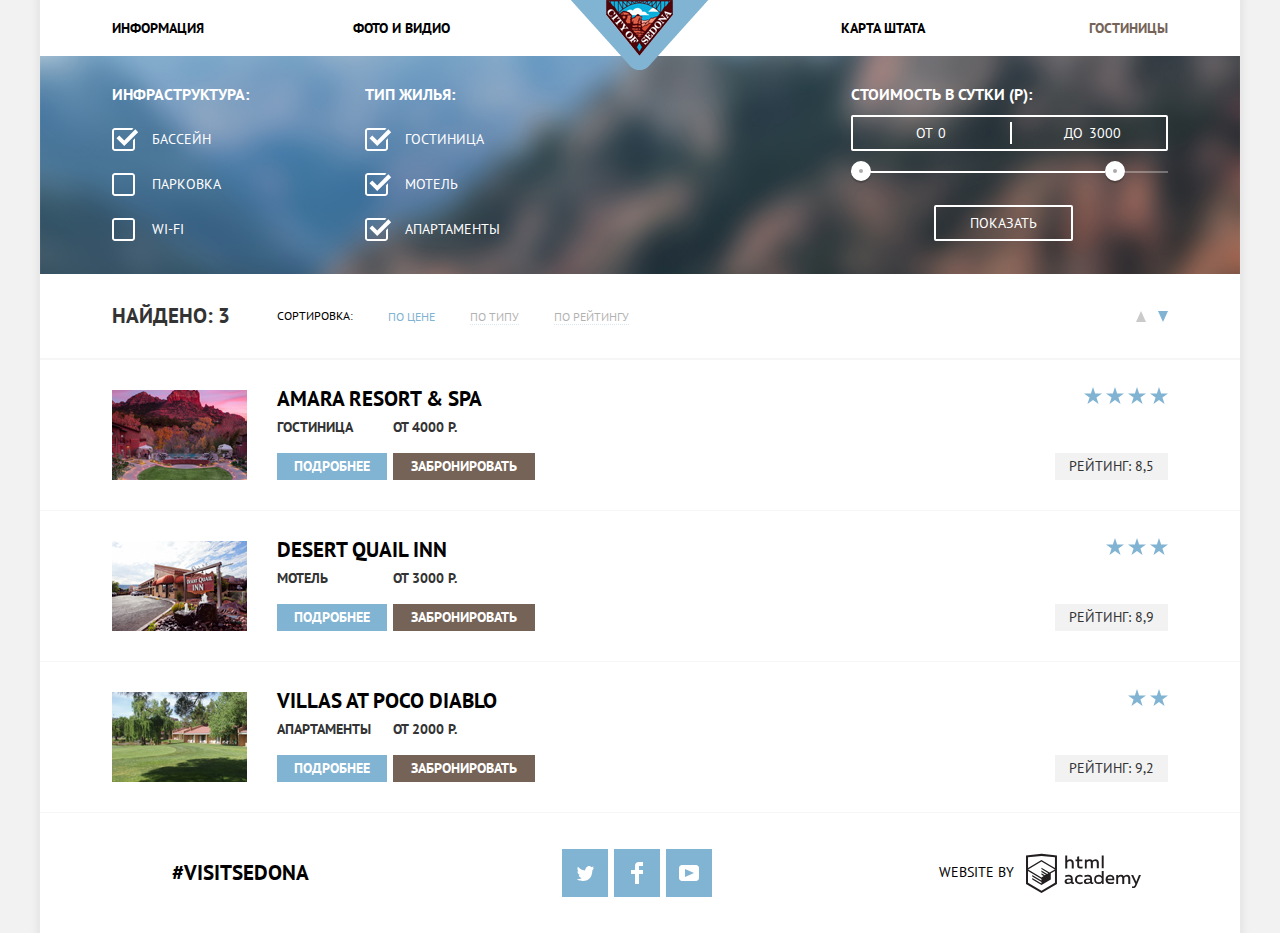
==== commit 7d998c7e: "Правка ошибок. Ч.1" ====
--- a/hotels.html
+++ b/hotels.html
@@ -18,9 +18,9 @@
           <li class="navigation-item"><a class="navigation-link" href="#">Информация</a></li>
           <li class="navigation-item"><a class="navigation-link" href="#">Фото и видио</a></li>
           <li class="navigation-item"><a class="navigation-link" href="#">Карта штата</a></li>
-          <li class="navigation-item"><a class="navigation-link opened">Гостиницы</a></li>
+          <li class="navigation-item opened"><a class="navigation-link">Гостиницы</a></li>
         </ul>
-        <a class="header-logo" href="index.html"><img src="img/logo-sedona.png" width="138px" height="70px" alt="Logo Sedona"></a>
+        <a class="header-logo" href="index.html"><img src="img/logo-sedona.png" width="138" height="70" alt="Logo Sedona"></a>
       </nav>
     </header>
     
@@ -34,7 +34,7 @@
         <!-- Фильтр №1. Инфраструктура.  -->
 
             <fieldset class="filter-section">
-              <legend >Инфраструктура:</legend>
+              <legend>Инфраструктура:</legend>
               <ul class="filter-list">
                 <li class="filter-item pool">
                   <input type="checkbox" name="pool" id="pool" class="visually-hidden filter-input" checked>
@@ -76,8 +76,7 @@
             <fieldset class="filter-section filter-range">
               <legend>Стоимость в сутки (Р):</legend>
               <div class="price-controls">
-                  <label class="min-price" for="lower-cost">от <input type="text" name="lower-cost" id="lower-cost" placeholder="0">
-                  </label>
+                  <label class="min-price" for="lower-cost">от <input type="text" name="lower-cost" id="lower-cost" placeholder="0"></label>
                   <label class="max-price" for="higher-cost">до <input type="text" name="higher-cost" id="higher-cost" placeholder="3000"></label>
               </div>
               <div class="range-controls">
@@ -87,7 +86,7 @@
                 <div class="range-toggle range-toggle-min"></div>
                 <div class="range-toggle range-toggle-max"></div>
               </div>
-              <button type="submit" class="filter-button button">Показать</button>
+              <button class="filter-button button" type="submit">Показать</button>
             </fieldset>
           </form>
         </section>
@@ -98,29 +97,33 @@
       <section class="results">
         <h2 class="visually-hidden">Фильтр результатов</h2>
         <div class="results-filter">
-          <form action="https://echo.htmlacademy.ru" method="get" class="result-form">
-            <legend>Найдено: 3</legend>
+          <div class="result-form">
+            <h2>Найдено: 3</h2>
             <ul class="result-list">
-              <p>сортировка:</p>
-              <li class="result-option checked">
+              <li>сортировка:</li>
+              <li class="result-option selected">
                 <a class="price-link " href="#">По цене</a>
               </li>
               <li class="result-option">
-                <a href="#" class="type-link">По типу</a>
+                <a class="type-link" href="#">По типу</a>
               </li>
               <li class="result-option">
-                <a href="#" class="rating-link">По рейтингу</a>
+                <a class="rating-link" href="#">По рейтингу</a>
               </li>
             </ul>
             <ul class="result-list-star">
               <li class="arrow-option">
-                <a class="arrow arrow-up" href="#" class="ascending-link"></a>
+                <a class="arrow arrow-up" href="#">
+                  <span class="visually-hidden">Сортировать список отелей по возрастанию рейтинга</span>
+                </a>
               </li>
               <li class="arrow-option">
-                <a class="arrow arrow-down checked" href="#" class="descending-link"></a>
+                <a class="arrow arrow-down checked" href="#">
+                  <span class="visually-hidden">Сортировать список отелей по убыванию рейтинга</span>
+                </a>
               </li>
             </ul>
-          </form>
+          </div>
         </div>
       </section>
     
@@ -134,7 +137,7 @@
         <ul class="hotel-list">
           <li class="hotel-item">
             <div class="hotel-image">
-              <img src="img/hotel-1.jpg" width="135px" height="90px" alt="Гостиница «Amara Resort & Spa»">
+              <img src="img/hotel-1.jpg" width="135" height="90" alt="Гостиница «Amara Resort & Spa»">
             </div>
             <div class="hotel-description">
               <h3><a class="hotel-description-link" href="#">Amara Resort & Spa</a></h3>
@@ -145,12 +148,13 @@
                 </div>
                 <div class="description-branch">
                   <b>от 4000 Р.</b>
-                  <a class="button" href="#">Забронировать</a>
+                  <a class="button book-it" href="#">Забронировать</a>
                 </div>
               </div>
             </div>
             <div class="hotel-rating">
               <div class="rating-branch">
+                <span class="visually-hidden">5 звёзд</span>
                 <span class="stars"></span>
                 <span class="stars"></span>
                 <span class="stars"></span>
@@ -164,7 +168,7 @@
             
           <li class="hotel-item">
             <div class="hotel-image">
-              <img src="img/hotel-2.jpg" width="135px" height="90px"  alt="Гостиница «Amara Resort & Spa»">
+              <img src="img/hotel-2.jpg" width="135" height="90"  alt="Гостиница «Amara Resort & Spa»">
             </div>
             <div class="hotel-description">
               <h3><a class="hotel-description-link" href="#">Desert Quail Inn</a></h3>
@@ -175,12 +179,13 @@
                 </div>
                 <div class="description-branch">
                   <b>от 3000 Р.</b>
-                  <a class="button" href="#">Забронировать</a>
+                  <a class="button book-it" href="#">Забронировать</a>
                 </div>
               </div>
             </div>  
             <div class="hotel-rating">
               <div class="rating-branch">
+                <span class="visually-hidden">3 звёзды</span>
                 <span class="stars"></span>
                 <span class="stars"></span>
                 <span class="stars"></span>
@@ -193,7 +198,7 @@
             
           <li class="hotel-item">
             <div class="hotel-image">
-              <img src="img/hotel-3.jpg" width="135px" height="90px" alt="Гостиница «Amara Resort & Spa»">
+              <img src="img/hotel-3.jpg" width="135" height="90" alt="Гостиница «Amara Resort & Spa»">
             </div>
             <div class="hotel-description">
               <h3><a class="hotel-description-link" href="#">Villas at Poco Diablo</a></h3>
@@ -204,12 +209,13 @@
                 </div>
                 <div class="description-branch">
                   <b>от 2000 Р.</b>
-                  <a class="button" href="#">Забронировать</a>
+                  <a class="button book-it" href="#">Забронировать</a>
                 </div>
               </div>
             </div>
             <div class="hotel-rating">
               <div class="rating-branch">
+                <span class="visually-hidden">2 звёзды</span>
                 <span class="stars"></span>
                 <span class="stars"></span>
               </div>
@@ -234,19 +240,25 @@
           <li class="social-item">
             <a class="social-button" href="#">
               <span class="visually-hidden">Twitter</span>
-              <svg class="social-image" xmlns="http://www.w3.org/2000/svg" xmlns:xlink="http://www.w3.org/1999/xlink" width="17" height="15" viewBox="0 0 17 15"><path fill="#FFF" d="M10.95.144c1.685-.496 2.984.27 3.577 1.179.673-.231 1.331-.481 2.011-.708a2.345 2.345 0 0 1-.857 1.768c.685.17 1.304-.491 1.304-.491-.169 1-1.006 1.788-1.563 2.024-.231 6.75-3.175 11.217-10.077 11.082h-.446c-.41 0-4.164-.46-4.898-1.887 2.271.196 3.893-.422 4.693-1.177-.96-.3-2.679-.477-2.979-2.95.349.106.564.228 1.19.119C1.705 8.247.374 7.53.448 5.33c.285.328 1.067.536 1.34.472C1.085 5.561-.182 2.442.894.85c1.818 1.854 3.735 3.606 7.152 3.773C8.254 2.33 9.183.793 10.95.144z"/></svg>
+              <svg class="social-image" xmlns="http://www.w3.org/2000/svg" xmlns:xlink="http://www.w3.org/1999/xlink" width="17" height="15" viewBox="0 0 17 15">
+                <path fill="#FFF" d="M10.95.144c1.685-.496 2.984.27 3.577 1.179.673-.231 1.331-.481 2.011-.708a2.345 2.345 0 0 1-.857 1.768c.685.17 1.304-.491 1.304-.491-.169 1-1.006 1.788-1.563 2.024-.231 6.75-3.175 11.217-10.077 11.082h-.446c-.41 0-4.164-.46-4.898-1.887 2.271.196 3.893-.422 4.693-1.177-.96-.3-2.679-.477-2.979-2.95.349.106.564.228 1.19.119C1.705 8.247.374 7.53.448 5.33c.285.328 1.067.536 1.34.472C1.085 5.561-.182 2.442.894.85c1.818 1.854 3.735 3.606 7.152 3.773C8.254 2.33 9.183.793 10.95.144z"/>
+              </svg>
             </a>
           </li>
           <li class="social-item">
             <a class="social-button" href="#">
               <span class="visually-hidden">Facebook</span>
-              <svg class="social-image" xmlns="http://www.w3.org/2000/svg" width="12" height="22" viewBox="0 0 12 22"><path fill="#FFF" d="M12 4V0H8a4 4 0 0 0-4 4v4H0v4h4v10h4V12h4V8H8V4h4z"/></svg>
+              <svg class="social-image" xmlns="http://www.w3.org/2000/svg" width="12" height="22" viewBox="0 0 12 22">
+                <path fill="#FFF" d="M12 4V0H8a4 4 0 0 0-4 4v4H0v4h4v10h4V12h4V8H8V4h4z"/>
+              </svg>
             </a>
           </li>
           <li class="social-item">
             <span class="visually-hidden ">Youtube</span>
             <a class="social-button youtube" href="#">
-              <svg class="social-image" xmlns="http://www.w3.org/2000/svg" xmlns:xlink="http://www.w3.org/1999/xlink" width="20" height="16" viewBox="0 0 20 16"><path fill="#FFF" d="M17 0H3C1.35 0 0 1.35 0 3v10c0 1.65 1.35 3 3 3h14c1.65 0 3-1.35 3-3V3c0-1.65-1.35-3-3-3zM6.027 11.998V4.002L15.014 8l-8.987 3.998z"/></svg>
+              <svg class="social-image" xmlns="http://www.w3.org/2000/svg" xmlns:xlink="http://www.w3.org/1999/xlink" width="20" height="16" viewBox="0 0 20 16">
+                <path fill="#FFF" d="M17 0H3C1.35 0 0 1.35 0 3v10c0 1.65 1.35 3 3 3h14c1.65 0 3-1.35 3-3V3c0-1.65-1.35-3-3-3zM6.027 11.998V4.002L15.014 8l-8.987 3.998z"/>
+              </svg>
             </a>
           </li>
         </ul>
@@ -254,7 +266,11 @@
       <div class="footer-logo">
         website by
         <a href="#" class="footer-link">
-          <svg class="footer-link-image" id="Layer_1" data-name="Layer 1" xmlns="http://www.w3.org/2000/svg" viewBox="0 0 108.08 36.85" width="115px" height="41px"><title>logo-htmlacademy-small1</title><path d="M44.61,26.88a2,2,0,0,0,.55-0.1v1.33a3.25,3.25,0,0,1-1.18.21,1.67,1.67,0,0,1-1.67-1,4.84,4.84,0,0,1-3.14,1.08c-1.51,0-2.91-.83-2.91-2.55,0-2.13,2-2.79,3.71-2.79a11.08,11.08,0,0,1,2.17.25v-0.3c0-1-.76-1.77-2.19-1.77a7.42,7.42,0,0,0-3,.64v-1.7a10.21,10.21,0,0,1,3.19-.55c2.36,0,3.81,1.12,3.81,3.65v3a0.54,0.54,0,0,0,.49.59h0.17Zm-6.44-1.13A1.35,1.35,0,0,0,39.63,27h0.11a3.39,3.39,0,0,0,2.41-1V24.58a9.72,9.72,0,0,0-1.81-.21c-1,0-2.16.33-2.16,1.38h0Zm12.36-6.11a5,5,0,0,1,2.57.64V22a4.08,4.08,0,0,0-2.3-.7,2.75,2.75,0,1,0,0,5.49,5,5,0,0,0,2.43-.64v1.71a6.27,6.27,0,0,1-2.76.57A4.21,4.21,0,0,1,46,24.51q0-.21,0-0.41a4.32,4.32,0,0,1,4.18-4.46h0.38Zm12.17,7.24a2,2,0,0,0,.55-0.1v1.33a3.25,3.25,0,0,1-1.18.21,1.67,1.67,0,0,1-1.67-1,4.84,4.84,0,0,1-3.14,1.08c-1.51,0-2.91-.83-2.91-2.55,0-2.13,2-2.79,3.71-2.79a11.08,11.08,0,0,1,2.17.25v-0.3c0-1-.76-1.77-2.19-1.77a7.42,7.42,0,0,0-3,.64v-1.7a10.21,10.21,0,0,1,3.19-.55c2.36,0,3.81,1.12,3.81,3.65v3a0.54,0.54,0,0,0,.49.59h0.17Zm-6.44-1.13A1.35,1.35,0,0,0,57.73,27h0.11a3.39,3.39,0,0,0,2.41-1V24.58a9.72,9.72,0,0,0-1.81-.21c-1.06,0-2.16.33-2.16,1.38h0ZM73,16V28.2H71.35V26.88a3.88,3.88,0,0,1-3.19,1.54,4.4,4.4,0,0,1,0-8.78,3.81,3.81,0,0,1,3,1.3V16H73Zm-4.53,5.22a2.76,2.76,0,1,0,0,5.52A2.86,2.86,0,0,0,71.15,25V23A2.91,2.91,0,0,0,68.49,21.27ZM79,19.64c3.31,0,4.46,2.68,3.92,5.09H76.7c0.21,1.5,1.67,2.11,3.19,2.11a6.11,6.11,0,0,0,2.64-.59v1.6a7.14,7.14,0,0,1-3,.57C77,28.42,74.78,27,74.78,24a4.18,4.18,0,0,1,4-4.39H79Zm0.09,1.54a2.28,2.28,0,0,0-2.44,2.1v0.06H81.3A2,2,0,0,0,79.13,21.18Zm5.73,7V19.87h1.65v1a3.81,3.81,0,0,1,2.78-1.27A2.86,2.86,0,0,1,91.89,21a4.12,4.12,0,0,1,2.91-1.33A3.06,3.06,0,0,1,98,23V28.2h-1.9V23.05a1.59,1.59,0,0,0-1.42-1.75H94.42a2.8,2.8,0,0,0-2.07,1.12V28.2h-1.9V23.05A1.59,1.59,0,0,0,89,21.31H88.8a3,3,0,0,0-2.21,1.29v5.63H84.86Zm21.31-8.33h1.9l-3.91,9.46c-0.9,2.17-2.09,2.86-3.35,2.86a4.76,4.76,0,0,1-1.1-.14V30.46a2.86,2.86,0,0,0,.85.12c0.9,0,1.58-.64,2.07-1.9l0.17-.42-4-8.4h2l2.86,6.29ZM38.73,1.46V6.22a3.81,3.81,0,0,1,2.7-1.14,3.25,3.25,0,0,1,3.44,3.4v5.15H43V8.72a1.81,1.81,0,0,0-1.61-2h-0.3a2.93,2.93,0,0,0-2.32,1.39v5.52h-1.9V1.46h1.9ZM49.94,2.31v3h3V6.91h-3v3.81c0,1.1.5,1.46,1.58,1.46a4.49,4.49,0,0,0,1.69-.33v1.6A6.8,6.8,0,0,1,51,13.8a2.55,2.55,0,0,1-2.86-2.74V6.89H46.58V5.26h1.5V2.74Zm5.4,11.31V5.28H57v1A3.81,3.81,0,0,1,59.77,5a2.86,2.86,0,0,1,2.6,1.33A4.12,4.12,0,0,1,65.28,5,3.06,3.06,0,0,1,68.44,8.4v5.21h-1.9V8.46a1.59,1.59,0,0,0-1.42-1.75H64.89a2.8,2.8,0,0,0-2.07,1.12v5.78h-1.9V8.46A1.59,1.59,0,0,0,59.5,6.71H59.27A3,3,0,0,0,57.06,8v5.63H55.34ZM71.17,1.45H73V13.6H71.17V1.45ZM14.71,0H14.55L0,1.54V28.21l14.55,8.66,14.55-8.66V1.54Zm12.5,27.1L14.55,34.64,1.9,27.12V16.18l12.59,7.5V25L5.86,19.9v1.31l8.68,5.21v1.39L5.87,22.65V24l8.68,5.21,8.75-5.24V18.31L27.2,16V27.12Zm0-12.53-3.48,2-1.6,1L14.51,13v1.31L21,18.23H21l-0.14.09-1,.54-5.37-3.2V17l4.24,2.52-1,.67-3.2-1.9v1.31l2.1,1.24L14.5,22.1,2,14.65,14.51,7.11Zm0-1.32L14.49,5.76,1.91,13.25v-10L14.56,1.92,27.21,3.25v10h0Z" transform="translate(0 -0.02)" fill="#231f20"/></svg>
+          <span class="visually-hidden">HTML academy</span>
+          <svg class="footer-link-image" id="Layer_1" data-name="Layer 1" xmlns="http://www.w3.org/2000/svg" viewBox="0 0 108.08 36.85" width="115px" height="41px">       
+            <title>logo-htmlacademy-small1</title>
+            <path d="M44.61,26.88a2,2,0,0,0,.55-0.1v1.33a3.25,3.25,0,0,1-1.18.21,1.67,1.67,0,0,1-1.67-1,4.84,4.84,0,0,1-3.14,1.08c-1.51,0-2.91-.83-2.91-2.55,0-2.13,2-2.79,3.71-2.79a11.08,11.08,0,0,1,2.17.25v-0.3c0-1-.76-1.77-2.19-1.77a7.42,7.42,0,0,0-3,.64v-1.7a10.21,10.21,0,0,1,3.19-.55c2.36,0,3.81,1.12,3.81,3.65v3a0.54,0.54,0,0,0,.49.59h0.17Zm-6.44-1.13A1.35,1.35,0,0,0,39.63,27h0.11a3.39,3.39,0,0,0,2.41-1V24.58a9.72,9.72,0,0,0-1.81-.21c-1,0-2.16.33-2.16,1.38h0Zm12.36-6.11a5,5,0,0,1,2.57.64V22a4.08,4.08,0,0,0-2.3-.7,2.75,2.75,0,1,0,0,5.49,5,5,0,0,0,2.43-.64v1.71a6.27,6.27,0,0,1-2.76.57A4.21,4.21,0,0,1,46,24.51q0-.21,0-0.41a4.32,4.32,0,0,1,4.18-4.46h0.38Zm12.17,7.24a2,2,0,0,0,.55-0.1v1.33a3.25,3.25,0,0,1-1.18.21,1.67,1.67,0,0,1-1.67-1,4.84,4.84,0,0,1-3.14,1.08c-1.51,0-2.91-.83-2.91-2.55,0-2.13,2-2.79,3.71-2.79a11.08,11.08,0,0,1,2.17.25v-0.3c0-1-.76-1.77-2.19-1.77a7.42,7.42,0,0,0-3,.64v-1.7a10.21,10.21,0,0,1,3.19-.55c2.36,0,3.81,1.12,3.81,3.65v3a0.54,0.54,0,0,0,.49.59h0.17Zm-6.44-1.13A1.35,1.35,0,0,0,57.73,27h0.11a3.39,3.39,0,0,0,2.41-1V24.58a9.72,9.72,0,0,0-1.81-.21c-1.06,0-2.16.33-2.16,1.38h0ZM73,16V28.2H71.35V26.88a3.88,3.88,0,0,1-3.19,1.54,4.4,4.4,0,0,1,0-8.78,3.81,3.81,0,0,1,3,1.3V16H73Zm-4.53,5.22a2.76,2.76,0,1,0,0,5.52A2.86,2.86,0,0,0,71.15,25V23A2.91,2.91,0,0,0,68.49,21.27ZM79,19.64c3.31,0,4.46,2.68,3.92,5.09H76.7c0.21,1.5,1.67,2.11,3.19,2.11a6.11,6.11,0,0,0,2.64-.59v1.6a7.14,7.14,0,0,1-3,.57C77,28.42,74.78,27,74.78,24a4.18,4.18,0,0,1,4-4.39H79Zm0.09,1.54a2.28,2.28,0,0,0-2.44,2.1v0.06H81.3A2,2,0,0,0,79.13,21.18Zm5.73,7V19.87h1.65v1a3.81,3.81,0,0,1,2.78-1.27A2.86,2.86,0,0,1,91.89,21a4.12,4.12,0,0,1,2.91-1.33A3.06,3.06,0,0,1,98,23V28.2h-1.9V23.05a1.59,1.59,0,0,0-1.42-1.75H94.42a2.8,2.8,0,0,0-2.07,1.12V28.2h-1.9V23.05A1.59,1.59,0,0,0,89,21.31H88.8a3,3,0,0,0-2.21,1.29v5.63H84.86Zm21.31-8.33h1.9l-3.91,9.46c-0.9,2.17-2.09,2.86-3.35,2.86a4.76,4.76,0,0,1-1.1-.14V30.46a2.86,2.86,0,0,0,.85.12c0.9,0,1.58-.64,2.07-1.9l0.17-.42-4-8.4h2l2.86,6.29ZM38.73,1.46V6.22a3.81,3.81,0,0,1,2.7-1.14,3.25,3.25,0,0,1,3.44,3.4v5.15H43V8.72a1.81,1.81,0,0,0-1.61-2h-0.3a2.93,2.93,0,0,0-2.32,1.39v5.52h-1.9V1.46h1.9ZM49.94,2.31v3h3V6.91h-3v3.81c0,1.1.5,1.46,1.58,1.46a4.49,4.49,0,0,0,1.69-.33v1.6A6.8,6.8,0,0,1,51,13.8a2.55,2.55,0,0,1-2.86-2.74V6.89H46.58V5.26h1.5V2.74Zm5.4,11.31V5.28H57v1A3.81,3.81,0,0,1,59.77,5a2.86,2.86,0,0,1,2.6,1.33A4.12,4.12,0,0,1,65.28,5,3.06,3.06,0,0,1,68.44,8.4v5.21h-1.9V8.46a1.59,1.59,0,0,0-1.42-1.75H64.89a2.8,2.8,0,0,0-2.07,1.12v5.78h-1.9V8.46A1.59,1.59,0,0,0,59.5,6.71H59.27A3,3,0,0,0,57.06,8v5.63H55.34ZM71.17,1.45H73V13.6H71.17V1.45ZM14.71,0H14.55L0,1.54V28.21l14.55,8.66,14.55-8.66V1.54Zm12.5,27.1L14.55,34.64,1.9,27.12V16.18l12.59,7.5V25L5.86,19.9v1.31l8.68,5.21v1.39L5.87,22.65V24l8.68,5.21,8.75-5.24V18.31L27.2,16V27.12Zm0-12.53-3.48,2-1.6,1L14.51,13v1.31L21,18.23H21l-0.14.09-1,.54-5.37-3.2V17l4.24,2.52-1,.67-3.2-1.9v1.31l2.1,1.24L14.5,22.1,2,14.65,14.51,7.11Zm0-1.32L14.49,5.76,1.91,13.25v-10L14.56,1.92,27.21,3.25v10h0Z" transform="translate(0 -0.02)" fill="#231f20"/>
+          </svg>
         </a>
       </div>
     </footer>
--- a/css/style.css
+++ b/css/style.css
@@ -2,7 +2,7 @@
   padding: 0;
   margin: 0px;
   
-  font-family: "PT Sans", sans-serif;
+  font-family: "PT Sans", "Arial", sans-serif;
   font-size: 14px;
   line-height: 21px;
   font-weight: normal;
@@ -70,7 +70,6 @@
   margin-top: 76px;
 }
 
-
 /* Хэдер. Навигация. */
 
 .head-navigation {
@@ -100,7 +99,6 @@
   -webkit-box-align: center;
       -ms-flex-align: center;
           align-items: center;
-  
   padding: 0 6%;
 }
 
@@ -149,8 +147,10 @@
   opacity: 0.3;
 }
 
-li.navigation-item .navigation-link.opened {
+li.navigation-item.opened .navigation-link {
   color: #766357;
+  
+  opacity: 1;
 }
 
 /* Особенности. */
@@ -203,6 +203,7 @@
   display: -webkit-box;
   display: -ms-flexbox;
   display: flex;
+  flex-wrap: wrap;
 }
 
 /* Номерные карточки. */
@@ -256,7 +257,7 @@
   
   overflow: hidden;
   
-  background-image: url(../img/feature-1.jpg);
+  background-image: url("../img/feature-1.jpg");
   background-repeat: no-repeat;
   background-position: 50% 54%;
   background-size: cover;
@@ -268,7 +269,7 @@
       -ms-flex-order: -1;
           order: -1;
   
-  background-image: url(../img/feature-2.jpg);
+  background-image: url("../img/feature-2.jpg");
   background-position: 50% 53%;
   background-color: #8e5c4a;
 }
@@ -322,7 +323,6 @@
   background-image: url("../img/svg-sedona/icon-2.svg");
 }
 
-
 /* Поиск гостиниц. */
 
 .hotel-search {
@@ -347,12 +347,13 @@
 /* Кнопка "Поиск гостиниц". */
 
 .search-button {
-  display: block;
+  display: inline-block;
   width: 568px;
   padding: 30px 0px;
   margin: 0 auto;
   margin-top: 50px;
   
+  vertical-align: middle;
   font-size: 21px;
   line-height: 26px;
   font-weight: bold;
@@ -376,23 +377,25 @@
 .search-form {
   position: absolute;
   left: 50%;
+  transform: translateX(-50%);
+
   z-index: 2;
   
-  -webkit-box-sizing: border-box;
-  
-          box-sizing: border-box;
+  display: none;
+  
+  box-sizing: border-box;
   width: 568px;
   padding: 55px;
   
   background-color: #ffffff;
-  -webkit-box-shadow: 0px 2px 5px 2px #ccd6b8;
-          box-shadow: 0px 2px 5px 2px #ccd6b8;
-  
-  -webkit-transform: translate(-50%);
-  
-      -ms-transform: translate(-50%);
-  
-          transform: translate(-50%);
+  box-shadow: 0px 5px 5px 2px #ccd6b8;
+  
+  animation-name: form-movie;
+  animation-duration: 0.6s;
+}
+
+.search-form-show {
+  display: block;
 }
 
 /* Стилизация всплывающего окна. */
@@ -491,6 +494,16 @@
   color: #000000;
 }
 
+.search-item input::-moz-placeholder {
+  text-transform: uppercase;
+  color: #000000;
+}
+
+.search-item input::-moz-placeholder {
+  text-transform: uppercase;
+  color: #000000;
+}
+
 /* Количество регестрируемых. */
 
 .search-section {
@@ -613,6 +626,26 @@
   color: #88b6d1;
   
   background-color: #5496bd;
+}
+
+/* Форма поиска. Анимация. */
+
+@keyframes form-movie {
+  0% {
+    transform: translate(-50%, -80px);
+    opacity: 0;
+  }
+}
+
+@keyframes form-error-shake {
+  0%, 100% { transform: translate(-50%, 0); }
+  10%, 30%, 50%, 70%, 90% { transform: translate(-53%, 0); }
+  20%, 40%, 60%, 80% { transform: translate(-48%, 0); } 
+}
+
+.form-error {
+  animation-name: form-error-shake;
+  animation-duration: 0.6s;
 }
 
 /* Карта. */
@@ -715,7 +748,6 @@
   background-color: #5496bd;
 }
 
-
 /* HTML academy. */
 
 .footer-logo {
@@ -732,15 +764,16 @@
   width: 115px;
   height: 41px;
   margin-left: 8px;
+  
   vertical-align: middle;
 }
 
-.footer-logo a:hover .footer-link-image path,
-.footer-logo a:focus .footer-link-image path {
+.footer-link-image:hover path,
+.footer-link-image:focus path {
   fill: #81b3d2;
 }
 
-.footer-logo a:active .footer-link-image path {
+.footer-link-image:active path {
   fill: #bdbbbc;
 }
 
@@ -798,12 +831,10 @@
 }
 
 .filter-item label {
-  display: inline-block;
+  display: block;
   padding-left: 40px;
   margin-top: 24px;
 }
-
-
 
 /* Контейнер с ползунком. */
 
@@ -910,7 +941,7 @@
   margin-top: 20px;
   height: 2px;
   
-  background: rgba(255,255,255,0.3  );
+  background: rgba(255,255,255,0.3);
 }
 
 .bar {
@@ -945,12 +976,8 @@
 }
 
 .range-toggle:hover {
-  top: -12px;
-  
   width: 6px;
   height: 6px;
-  
-  border: 9px solid #ffffff;
 }
 
 /* Кнопка. */
@@ -972,7 +999,8 @@
   cursor: pointer;
 }
 
-.filter-button:hover {
+.filter-button:hover,
+.filter-button:focus {
   color: #000000;
   
   background: rgba(255, 255, 255, 1);
@@ -1013,7 +1041,6 @@
           filter: brightness(0.6);
 }
 
-
 /* Фильтр результатов. */
 
 .result-form {
@@ -1029,7 +1056,7 @@
   border-bottom: 2px solid #f6f6f6;
 }
 
-.results-filter legend {
+.results-filter h2 {
   width: 135px;
   margin-right: 30px;
   
@@ -1060,7 +1087,7 @@
 
 /* Стилизация сортировки. */
 
-.result-list p {
+.result-list li:first-child {
   font-size: 12px;
   line-height: 18px;
   color: #000000;
@@ -1086,11 +1113,12 @@
 
 .result-list a:active {
   color: #000000;
+  border: none;
   
   opacity: 1;
 }
 
-li.result-option.checked a{
+.result-option.selected a{
   color: #81b3d2;
   
   opacity: 1;
@@ -1132,7 +1160,6 @@
   margin-top: auto;
   margin-right: 30px;
 }
-
 
 /* Описание. */
 
@@ -1181,7 +1208,7 @@
 
 .rating-branch:last-child {
   margin-top: auto;
-  padding: 1px 12px;
+  padding: 3px 14px;
   
   background-color: #f2f2f2;
 }
@@ -1222,11 +1249,12 @@
 
 /* Карточки отелей. Кнопки. */
 
-.description-branch a {
+.info {
   display: inline-block;
   width: 110px;
   padding: 3px 0px;
   
+  vertical-align: middle;
   text-align: center;
   font-weight: bold;
   color: #ffffff;
@@ -1234,23 +1262,17 @@
   background-color: #81b3d2;
 }
 
-.description-branch:nth-child(2) a {
-  width: 142px;
-  
-  background-color: #766357;
-}
-
-.description-branch:nth-child(1) a:hover,
-.description-branch:nth-child(1) a:focus {
+.info:hover,
+.info:focus {
   background-color: #669ec0;
 }
 
-.description-branch:nth-child(1) a:active {
+.info:active {
   background-color: #5496bd;
   color: #81b1ce;
 }
 
-.description-branch:nth-child(2) a {
+.book-it {
   display: block;
   width: 142px;
   padding: 3px 0px;
@@ -1263,12 +1285,12 @@
   background-color: #766357;
 }
 
-.description-branch:nth-child(2) a:hover,
-.description-branch:nth-child(2) a:focus {
+.book-it:hover,
+.book-it:focus {
   background-color: #604e43;
 }
 
-.description-branch:nth-child(2) a:active {
+.book-it:active {
   background-color: #503e33;
   color: #796b63;
 }
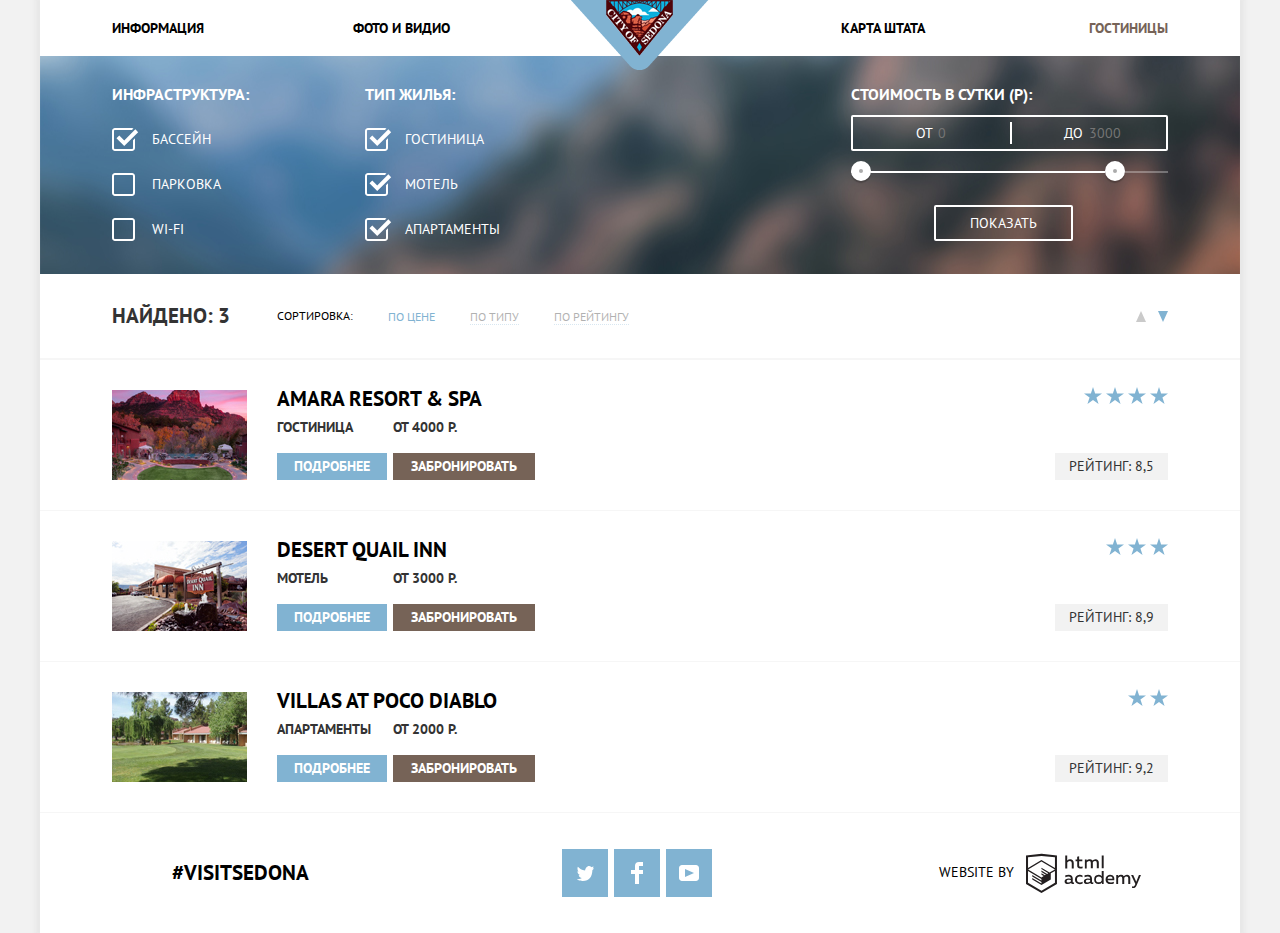
==== commit 550a383f: "Доработка" ====
--- a/hotels.html
+++ b/hotels.html
@@ -102,13 +102,13 @@
             <ul class="result-list">
               <li>сортировка:</li>
               <li class="result-option selected">
-                <a class="price-link " href="#">По цене</a>
+                <a class="result-link" href="#">По цене</a>
               </li>
               <li class="result-option">
-                <a class="type-link" href="#">По типу</a>
+                <a class="result-link" href="#">По типу</a>
               </li>
               <li class="result-option">
-                <a class="rating-link" href="#">По рейтингу</a>
+                <a class="result-link" href="#">По рейтингу</a>
               </li>
             </ul>
             <ul class="result-list-star">
@@ -117,8 +117,8 @@
                   <span class="visually-hidden">Сортировать список отелей по возрастанию рейтинга</span>
                 </a>
               </li>
-              <li class="arrow-option">
-                <a class="arrow arrow-down checked" href="#">
+              <li class="arrow-option checked">
+                <a class="arrow arrow-down" href="#">
                   <span class="visually-hidden">Сортировать список отелей по убыванию рейтинга</span>
                 </a>
               </li>
--- a/css/style.css
+++ b/css/style.css
@@ -102,25 +102,25 @@
   padding: 0 6%;
 }
 
-.navigation-list li:nth-child(1),
-.navigation-list li:nth-child(2) {
+.navigation-item:nth-child(1),
+.navigation-item:nth-child(2) {
   text-align: left;
 }
 
-.navigation-list li:nth-child(2) a {
+.navigation-item:nth-child(2) a {
   margin-left: 30px;
 }
 
-.navigation-list li:nth-child(3) a {
+.navigation-item:nth-child(3) a {
   margin-right: 32px;
 }
 
-.navigation-list li:nth-child(3) {
+.navigation-item:nth-child(3) {
   margin-left: auto;
 }
 
-.navigation-list li:nth-child(3),
-.navigation-list li:nth-child(4) {
+.navigation-item:nth-child(3),
+.navigation-item:nth-child(4) {
   text-align: right;
 }
 
@@ -147,7 +147,7 @@
   opacity: 0.3;
 }
 
-li.navigation-item.opened .navigation-link {
+.opened .navigation-link {
   color: #766357;
   
   opacity: 1;
@@ -209,8 +209,8 @@
 /* Номерные карточки. */
 
 .feature-description {
-  -ms-flex-preferred-size: 33.333333333%;
-      flex-basis: 33.333333333%;
+  -ms-flex-preferred-size: 33%;
+      flex-basis: 33%;
   padding-top: 47px;
   padding-bottom: 58px; /* Следует убрать + разобраться с серыми карточками. */
   
@@ -218,6 +218,10 @@
   color: #333333;
   
   background-color: #eeeeee;
+}
+
+.feature-description:nth-child(2) {
+  flex-basis: 34%;
 }
 
 .feature-description h2 {
@@ -251,8 +255,8 @@
 /* Изображения. */
 
 .feature-image {
-  -ms-flex-preferred-size: 66.6666666666%;
-      flex-basis: 66.6666666666%;
+  -ms-flex-preferred-size: 67%;
+      flex-basis: 67%;
   height: 256px;
   
   overflow: hidden;
@@ -425,7 +429,7 @@
 
 /* Дата приезда/выезда. */
 
-.input-cal {
+.input-calendar {
   position: relative;
   
   width: 346px;
@@ -479,29 +483,18 @@
   border: none;
 }
 
-.search-item input::-webkit-input-placeholder {
-  text-transform: uppercase;
-  color: #000000;
-}
-
-.search-item input:-ms-input-placeholder {
-  text-transform: uppercase;
-  color: #000000;
-}
-
+.search-item input::-webkit-input-placeholder,
+.search-item input:-ms-input-placeholder,
+.search-item input::-moz-placeholder,
+.search-item input:-moz-placeholder,
 .search-item input::placeholder {
   text-transform: uppercase;
   color: #000000;
 }
 
-.search-item input::-moz-placeholder {
-  text-transform: uppercase;
-  color: #000000;
-}
-
-.search-item input::-moz-placeholder {
-  text-transform: uppercase;
-  color: #000000;
+.search-item input::-moz-placeholder,
+.search-item input:-moz-placeholder {
+  opacity: 1;
 }
 
 /* Количество регестрируемых. */
@@ -899,34 +892,18 @@
 
 /* Адекватное отображение placeholder'а для различных браузеров. */
 
-.price-controls input::-webkit-input-placeholder {
-  color: #ffffff;
-  text-transform: uppercase;
-}
-
-.price-controls input:-ms-input-placeholder {
-  color: #ffffff;
-  text-transform: uppercase;
-}
-
+.price-controls input::-webkit-input-placeholder,
+.price-controls input:-ms-input-placeholder,
+.price-controls input::-moz-placeholder,
+.price-controls input:-moz-placeholder,
 .price-controls input::placeholder {
   color: #ffffff;
   text-transform: uppercase;
 }
 
-.price-controls input::-webkit-input-placeholder {
-  color: #ffffff;
-  text-transform: uppercase;
-}
-
-.price-controls input::-moz-placeholder {
-  color: #ffffff;
-  text-transform: uppercase;
-}
-
-.price-controls input::-ms-input-placeholder {
-  color: #ffffff;
-  text-transform: uppercase;
+.price-controls input::-moz-placeholder,
+.price-controls input:-moz-placeholder {
+  opacity: 1;
 }
 
 /* Сами ползунок. */
@@ -1093,7 +1070,7 @@
   color: #000000;
 }
 
-.result-list a {
+.result-link {
   margin-left: 35px;
   
   font-size: 12px;
@@ -1104,21 +1081,21 @@
   border-bottom: 1px dotted #81b3d2;
 }
 
-.result-list a:hover,
-.result-list a:focus {
+.result-link:hover,
+.result-link:focus {
   color: #81b3d2;
   
   opacity: 1;
 }
 
-.result-list a:active {
+.result-link:active {
   color: #000000;
   border: none;
   
   opacity: 1;
 }
 
-.result-option.selected a{
+.selected .result-link{
   color: #81b3d2;
   
   opacity: 1;
@@ -1162,9 +1139,6 @@
 }
 
 /* Описание. */
-
-.hotel-description {
-}
 
 .description-section {
   display: -webkit-box;
@@ -1316,20 +1290,17 @@
   margin-right: 12px;
 }
 
-li .arrow-down.checked {
-  border-top-color: #81b3d2;
-}
-
-.arrow-up:hover,
-.arrow-up:focus,
-.arrow-down:hover,
-.arrow-down:focus {
+.arrow:hover,
+.arrow:focus {
   border-top-color: #231f20;
   outline: none;
 }
 
-.arrow-up:active,
-.arrow-down:active {
+.arrow:active {
+  border-top-color: #81b3d2;
+}
+
+.checked .arrow-down{
   border-top-color: #81b3d2;
 }
 
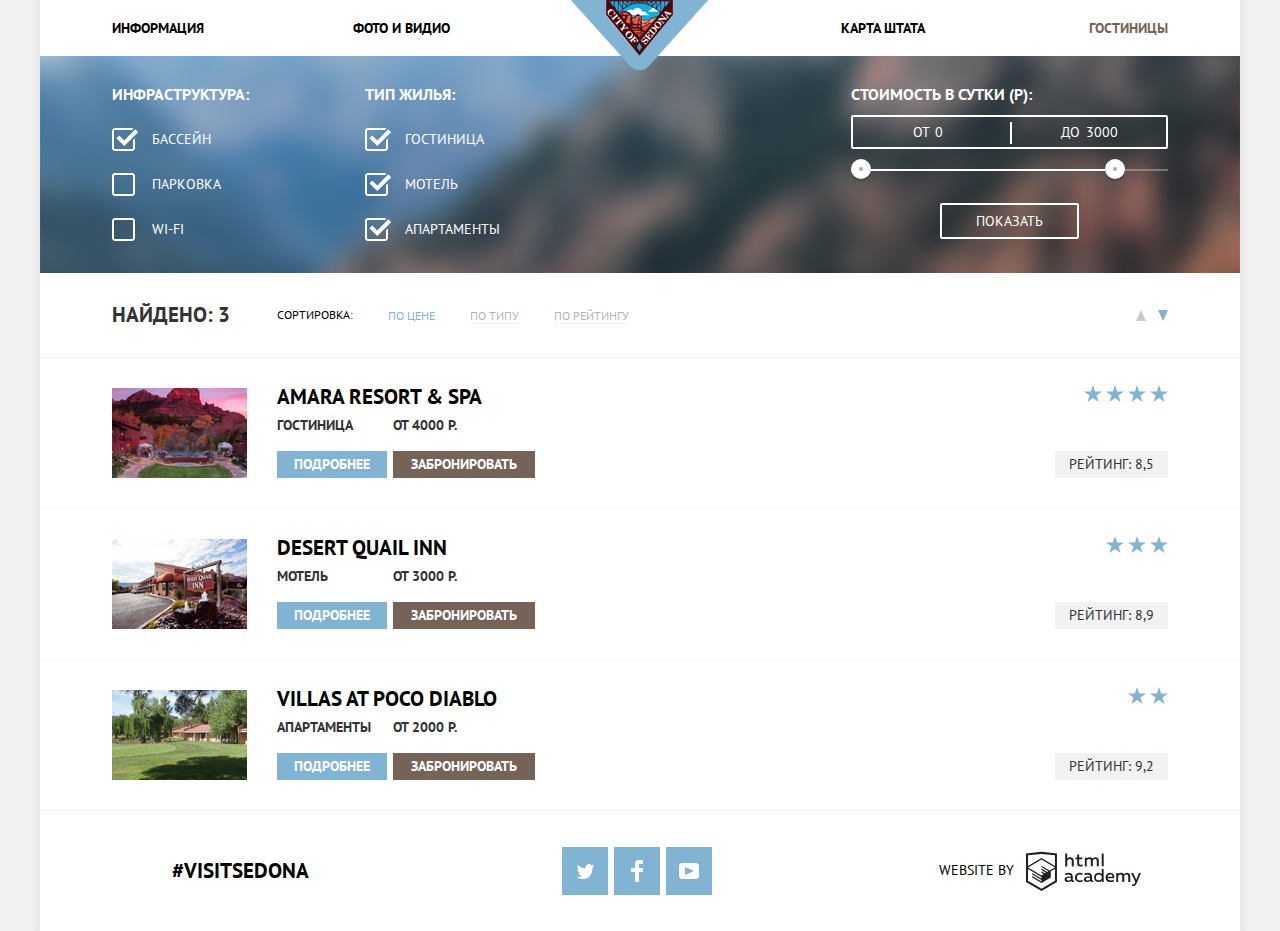
==== commit 38df1ba1: "Стили" ====
--- a/hotels.html
+++ b/hotels.html
@@ -5,7 +5,7 @@
   <title>Sedona - hotel page.</title>
   <link href="https://fonts.googleapis.com/css?family=PT+Sans:400,700&amp;subset=cyrillic" rel="stylesheet">
   <link rel="stylesheet" href="css/normalize.css">
-  <link rel="stylesheet" href="css/style.css">
+  <link rel="stylesheet" href="css/style.min.css">
 </head>
 <body>
   <div class="container">
--- a/css/style.min.css
+++ b/css/style.min.css
@@ -0,0 +1 @@
+body,h2,h3,p,ul{margin:0;padding:0}.header-logo,.header-logo img{display:block}.feature-image,.map{overflow:hidden;background-repeat:no-repeat}.attraction,.attraction::before,.feature-image,.feature-item::before,.map{background-repeat:no-repeat}.filter-list,.hotel-list,.result-list,h2,h3,p,ul{list-style:none}body,button{text-transform:uppercase}.attraction::before,.feature-item::before,.filter-item label::before,.price-controls::after{content:""}body{font-family:"PT Sans",Arial,sans-serif;font-size:14px;line-height:21px;font-weight:400;color:#333;background-color:#f2f2f2}.branch-button,.item-button{font-family:inherit;border:none}.features-text p,.head-navigation{line-height:26px}a{text-decoration:none}.visually-hidden{position:absolute;clip:rect(0 0 0 0);width:1px;height:1px;margin:-1px}.container{position:relative;max-width:1200px;margin:0 auto;background-color:#fff;-webkit-box-shadow:0 0 5px 5px #e8e8e8;box-shadow:0 0 5px 5px #e8e8e8}.attraction{position:relative;height:508px;text-align:center;background-image:url(../img/background.jpg);background-size:cover;background-position:50% 21%;background-color:#647888}.attraction-tagline{width:458px;height:352px;margin-top:76px}.head-navigation{font-weight:700}.header-logo{position:absolute;top:0;left:50%;z-index:1;-webkit-transform:translate(-50%);-ms-transform:translate(-50%);transform:translate(-50%)}.navigation-list{display:-webkit-box;display:-ms-flexbox;display:flex;-webkit-box-align:center;-ms-flex-align:center;align-items:center;padding:0 6%}.navigation-item:nth-child(1),.navigation-item:nth-child(2){text-align:left}.navigation-item:nth-child(2) a{margin-left:30px}.navigation-item:nth-child(3) a{margin-right:32px}.navigation-item:nth-child(3){margin-left:auto}.navigation-item:nth-child(3),.navigation-item:nth-child(4){text-align:right}.navigation-item{-ms-flex-preferred-size:20%;flex-basis:20%;padding:15px 0}.navigation-link{color:#000}.navigation-link:focus,.navigation-link:hover{color:#81b3d2;outline:0}.navigation-link:active{color:#000;opacity:.3}.opened .navigation-link{color:#766357;opacity:1}.features-text{padding-top:60px;padding-bottom:51px;margin:0 auto;text-align:center;background-color:#fff}.features-text h2{width:525px;margin:0 auto 27px;font-size:21px;line-height:26px;font-weight:700;color:#000}.attraction::before{position:absolute;bottom:0;display:block;width:100%;height:57px;background-image:url(../img/mask.png);background-position:center bottom;background-size:contain}.feature-item,.hotel-search{position:relative;text-align:center}.features-section,.search-item{display:-webkit-box;display:-ms-flexbox}.features-section{display:flex;-ms-flex-wrap:wrap;flex-wrap:wrap}.feature-description{-webkit-box-sizing:border-box;box-sizing:border-box;min-height:256px;-ms-flex-preferred-size:33%;flex-basis:33%;padding-top:47px;text-align:center;color:#333;word-break:normal;background-color:#eee}.feature-item,.search-form{-webkit-box-sizing:border-box}.feature-description:nth-child(2){-ms-flex-preferred-size:34%;flex-basis:34%}.feature-description:nth-child(2) .feature-words{width:65%}.feature-description h2{width:160px;margin:0 auto;font-size:21px;font-weight:700}.feature-number{margin-top:24px}.feature-words{width:68%;margin:21px auto 0}.little-description{width:78%}.important{color:#fff;background-color:#81b3d2}.feature-image{-ms-flex-preferred-size:67%;flex-basis:67%;height:256px;background-image:url(../img/feature-1.jpg);background-position:50% 54%;background-size:cover;background-color:#b28e71}.feature-2{-webkit-box-ordinal-group:0;-ms-flex-order:-1;order:-1;background-image:url(../img/feature-2.jpg);background-position:50% 53%;background-color:#8e5c4a}.feature-item{box-sizing:border-box;min-height:330px;-ms-flex-preferred-size:33.333333333%;flex-basis:33.333333333%;padding-top:56px}.feature-item h2{margin-top:27px;margin-bottom:24px;font-size:21px;font-weight:700;color:#000}.feature-item p{width:72%;margin:0 auto}.feature-item::before{display:block;width:76px;height:78px;margin:0 auto;background-image:url(../img/svg-sedona/icon-1.svg);background-position:center}.feature-item:nth-child(2)::before{background-image:url(../img/svg-sedona/icon-3.svg)}.feature-item:nth-child(3)::before{background-image:url(../img/svg-sedona/icon-2.svg)}.hotel-search{padding-top:51px;background-color:#fff}.hotel-search h2{margin-bottom:26px;font-size:30px;line-height:36px;font-weight:700;color:#000}.search-button{display:inline-block;width:568px;padding:30px 0;margin:50px auto 0;vertical-align:middle;font-size:21px;line-height:26px;font-weight:700;color:#fff;background-color:#766357}.hotel-search a:focus,.hotel-search a:hover{background-color:#604e43}.hotel-search a:active{background-color:#503e33;color:#8f8782}.search-form{position:absolute;left:50%;margin-left:-284px;z-index:2;display:none;box-sizing:border-box;width:568px;padding:52px 55px 55px;background-color:#fff;-webkit-box-shadow:0 5px 5px 2px #ccd6b8;box-shadow:0 5px 5px 2px #ccd6b8;-webkit-animation-name:form-movie;animation-name:form-movie;-webkit-animation-duration:.6s;animation-duration:.6s}.search-form-show{display:block}.search-item{display:flex;-webkit-box-pack:justify;-ms-flex-pack:justify;justify-content:space-between;-webkit-box-align:center;-ms-flex-align:center;align-items:center;margin-bottom:27px}.search-branch,.search-section{display:-webkit-box;display:-ms-flexbox}.search-item:nth-child(2){margin-bottom:29px}.search-item label{line-height:26px;font-weight:700;color:#000}.input-calendar{position:relative;width:346px}.calendar{position:absolute;top:50%;right:5%;z-index:2;text-align:center;-webkit-transform:translate(40%,-50%);-ms-transform:translate(40%,-50%);transform:translate(40%,-50%);cursor:pointer;background-color:transparent;border:none;outline:0}.adults-number,.arrival-date,.date-of-departure{font-weight:700;color:#000;background-color:#f2f2f2}.calendar svg{fill:#b3b3b3;outline:0}.calendar:focus svg,.calendar:hover svg{fill:#000}.calendar:active path{fill:#a4c9df}.arrival-date,.date-of-departure{-webkit-box-sizing:border-box;box-sizing:border-box;width:100%;min-height:38px;padding:5px 45px 5px 10px;line-height:26px;border:2px solid transparent}.search-item input::-ms-input-placeholder{text-transform:uppercase;color:#000}.search-item input::-webkit-input-placeholder{text-transform:uppercase;color:#000}.search-item input:-ms-input-placeholder{text-transform:uppercase;color:#000}.search-item input::placeholder{text-transform:uppercase;color:#000}.search-item input::-moz-placeholder{opacity:1}.search-item input:-moz-placeholder{opacity:1}.search-section{display:flex;-webkit-box-align:center;-ms-flex-align:center;align-items:center;-webkit-box-sizing:border-box;box-sizing:border-box;-ms-flex-preferred-size:50%;flex-basis:50%}.adults-number,.branch-button{-webkit-box-sizing:border-box;width:38px;height:38px;line-height:26px;outline:0}.search-section:last-child{-webkit-box-pack:end;-ms-flex-pack:end;justify-content:flex-end}.search-section:first-child label{margin-right:40px}.search-section:last-child label{margin-right:25px}.search-branch{display:flex}.main-footer,.social-list{display:-webkit-box;display:-ms-flexbox}.adults-number{box-sizing:border-box;text-align:center;border:none}.adults-number:hover,.arrival-date:hover,.date-of-departure:hover{background-color:#ebebeb}.adults-number:focus,.arrival-date:focus,.date-of-departure:focus{background-color:#fff;border:2px solid #eee;outline:0}.branch-button{box-sizing:border-box;font-size:20px;font-weight:700;color:#a9a9a9;background-color:#f2f2f2}.footer-visit,.item-button{font-size:21px;font-weight:700}.branch-button:focus,.branch-button:hover{color:#000;background-color:#ebebeb;outline:0}.branch-button:active{color:#81b3d2}.item-button{width:100%;padding:16px;margin-top:27px;line-height:26px;color:#fff;background-color:#81b3d2;cursor:pointer}.item-button:focus,.item-button:hover{background-color:#669ec0}.item-button:active{color:#88b6d1;background-color:#5496bd}.footer-logo,.footer-visit{line-height:26px;color:#000;text-align:center}@-webkit-keyframes form-movie{0%{-webkit-transform:translate(0,-80px);transform:translate(0,-80px);opacity:0}}@keyframes form-movie{0%{-webkit-transform:translate(0,-80px);transform:translate(0,-80px);opacity:0}}@-webkit-keyframes form-error-shake{0%,100%{-webkit-transform:translate(0,0);transform:translate(0,0)}10%,30%,50%,70%,90%{-webkit-transform:translate(-3%,0);transform:translate(3%,0)}20%,40%,60%,80%{-webkit-transform:translate(3%,0);transform:translate(3%,0)}}@keyframes form-error-shake{0%,100%{-webkit-transform:translate(0,0);transform:translate(0,0)}10%,30%,50%,70%,90%{-webkit-transform:translate(-3%,0);transform:translate(-3%,0)}20%,40%,60%,80%{-webkit-transform:translate(3%,0);transform:translate(3%,0)}}.form-error{-webkit-animation-name:form-error-shake;animation-name:form-error-shake;-webkit-animation-duration:.6s;animation-duration:.6s}.map{height:593px;background-image:url(../img/map.jpg);background-position:50% 90%;background-color:#e0edbc}.footer-position{position:absolute;bottom:0;width:100%;background:rgba(255,255,255,.9)}.main-footer{display:flex;-webkit-box-pack:justify;-ms-flex-pack:justify;justify-content:space-between;padding:36px 0;-webkit-box-align:center;-ms-flex-align:center;align-items:center}.footer-social,.footer-visit{-ms-flex-preferred-size:33.333333%;flex-basis:33.333333%}.social-list{display:flex;-webkit-box-pack:center;-ms-flex-pack:center;justify-content:center;text-align:center}.social-item{margin-right:6px}.social-button{display:-webkit-box;display:-ms-flexbox;display:flex;-webkit-box-pack:center;-ms-flex-pack:center;justify-content:center;-webkit-box-align:center;-ms-flex-align:center;align-items:center;width:46px;height:48px;background-color:#81b3d2}.social-button:active svg{opacity:.3}.social-button:focus,.social-button:hover{background-color:#669ec0}.social-button:active{background-color:#5496bd}.footer-logo{-ms-flex-preferred-size:33.333333%;flex-basis:33.333333%}.footer-logo a{display:inline-block;width:115px;height:41px;margin-left:8px;vertical-align:middle}.footer-link-image:focus path,.footer-link-image:hover path{fill:#81b3d2}.footer-link-image:active path{fill:#bdbbbc}.hotels-background{background-image:url(../img/background-filter.jpg);background-repeat:no-repeat;background-position:50% 17%;background-color:#425464}.filters form{display:-webkit-box;display:-ms-flexbox;display:flex;padding:28px 6% 33px}.filter-section:nth-child(2){margin-left:11%}.filter-section:nth-child(3){-ms-flex-preferred-size:30%;flex-basis:30%;margin-left:auto}.filter-section,.result-section{margin:0;padding:0;border:none}.filter-section legend{font-size:16px;font-weight:700;color:#fff}.filter-section label{color:#fff}.filter-item label{display:block;padding-left:40px;margin-top:24px}.price-controls,.result-form{display:-webkit-box;display:-ms-flexbox}.price-controls{-webkit-box-sizing:border-box;box-sizing:border-box;min-width:222px;position:relative;display:flex;-webkit-box-align:center;-ms-flex-align:center;align-items:center;height:34px;margin-top:10px;font-size:0;border:2px solid #fff;border-radius:2px}.price-controls::after{position:absolute;left:50%;top:15%;width:2px;height:22px;background:#fff}.price-controls label{-ms-flex-preferred-size:50%;flex-basis:50%;padding-left:19%;font-size:14px;vertical-align:top;cursor:pointer}.price-controls label:last-child{padding-left:14%}.price-controls input{width:50px;margin:0;color:inherit;font:inherit;background:0 0;border:none;outline:0}.price-controls input::-webkit-input-placeholder{color:#fff;text-transform:uppercase}.price-controls input:-ms-input-placeholder{color:#fff;text-transform:uppercase}.price-controls input::placeholder{color:#fff;text-transform:uppercase}.price-controls input::-moz-placeholder{opacity:1}.price-controls input:-moz-placeholder{opacity:1}.range-controls{position:relative;margin-bottom:32px}.scale{margin-top:20px;height:2px;background:rgba(255,255,255,.3)}.bar{width:80%;height:2px;background-color:#fff}.range-toggle{position:absolute;top:-10px;width:4px;height:4px;background:#ababab;border:8px solid #fff;border-radius:50%;-webkit-box-shadow:0 2px 1px rgba(0,1,1,.2);box-shadow:0 2px 1px rgba(0,1,1,.2);cursor:pointer}.range-toggle-min{left:0}.range-toggle-max{left:80%}.range-toggle:hover{width:6px;height:6px}.filter-button{display:block;padding:8px 34px;margin:0 auto;font-family:inherit;color:#fff;text-align:center;background:0 0;border:2px solid #fff;border-radius:2px;outline:0;cursor:pointer}.filter-button:focus,.filter-button:hover{color:#000;background:rgba(255,255,255,1)}.filter-item label{position:relative;cursor:pointer}.filter-item label::before{position:absolute;bottom:-1px;left:0;display:block;width:27px;height:23px;background-image:url(../img/svg-sedona/checkbox-off.svg);background-repeat:no-repeat}input:checked+label::before{background-image:url(../img/svg-sedona/checkbox-on.svg)}input:focus~label{outline:#81b3d2 solid 1px}input:disabled~label{-webkit-filter:brightness(.6);filter:brightness(.6)}.result-form{display:flex;-webkit-box-align:stretch;-ms-flex-align:stretch;align-items:stretch;padding:29px 6%;background-color:#fff;border-bottom:1px solid #f6f6f6}.result-list,.result-list-star{display:-webkit-box;display:-ms-flexbox}.results-filter h2{width:135px;margin-right:30px;font-size:21px;line-height:26px;font-weight:700}.result-link,.result-list li:first-child{font-size:12px;line-height:18px;color:#000}.result-list{display:flex;-webkit-box-align:center;-ms-flex-align:center;align-items:center;width:370px;margin-left:0}.result-list-star{display:flex;-ms-flex-item-align:center;align-self:center;margin-left:auto}.hotel-item,.hotel-list{display:-webkit-box;display:-ms-flexbox}.result-link{margin-left:35px;opacity:.3;border-bottom:1px dotted #81b3d2}.result-link:focus,.result-link:hover{color:#81b3d2;opacity:1}.result-link:active{color:#000;border:none;opacity:1}.selected .result-link{color:#81b3d2;opacity:1;border:none}.hotel-list{display:flex;-ms-flex-wrap:wrap;flex-wrap:wrap;padding:0;margin:0}.hotel-item{display:flex;-ms-flex-wrap:wrap;flex-wrap:wrap;-ms-flex-preferred-size:100%;flex-basis:100%;padding:26px 6% 30px;border-bottom:1px solid #f6f6f6}.description-section,.hotel-image{display:-webkit-box;display:-ms-flexbox}.hotel-image{display:flex;margin-top:auto;margin-right:30px}.description-section{display:flex}.description-branch,.hotel-rating{display:-webkit-box;display:-ms-flexbox;-webkit-box-orient:vertical;-webkit-box-direction:normal}.description-branch{display:flex;-ms-flex-direction:column;flex-direction:column}.description-branch b{margin-bottom:15px}.description-branch:nth-child(2){margin-left:6px}.hotel-rating{display:flex;-ms-flex-direction:column;flex-direction:column;-webkit-box-align:end;-ms-flex-align:end;align-items:flex-end;margin-left:auto}.rating-branch:last-child{margin-top:auto;padding:3px 14px;background-color:#f2f2f2}.book-it,.info{padding:3px 0;text-align:center;font-weight:700}.rating-branch:first-child{display:-webkit-box;display:-ms-flexbox;display:flex}.rating-branch span{margin-left:4px}.hotel-description-link{font-size:21px;line-height:26px;font-weight:700;color:#000}.hotel-description h3{margin-bottom:5px}.hotel-description-link:focus,.hotel-description-link:hover{color:#81b3d2}.hotel-description-link:active{color:#000;opacity:.3}.info{display:inline-block;width:110px;vertical-align:middle;color:#fff;background-color:#81b3d2}.arrow,.book-it,.stars{display:block}.info:focus,.info:hover{background-color:#669ec0}.info:active{background-color:#5496bd;color:#81b1ce}.book-it{width:142px;font-size:14px;color:#fff;background-color:#766357}.book-it:focus,.book-it:hover{background-color:#604e43}.book-it:active{background-color:#503e33;color:#796b63}.arrow{border:11px solid #0074d9;border-right-width:5px;border-left-width:5px;border-color:#cacaca transparent;border-bottom-width:0}.arrow-up{-webkit-transform:rotate(180deg);-ms-transform:rotate(180deg);transform:rotate(180deg);margin-right:12px}.arrow:focus,.arrow:hover{border-top-color:#231f20;outline:0}.arrow:active,.checked .arrow-down{border-top-color:#81b3d2}.stars{width:18px;height:18px;background-image:url(../img/svg-sedona/star.svg);background-position:center;background-repeat:no-repeat}